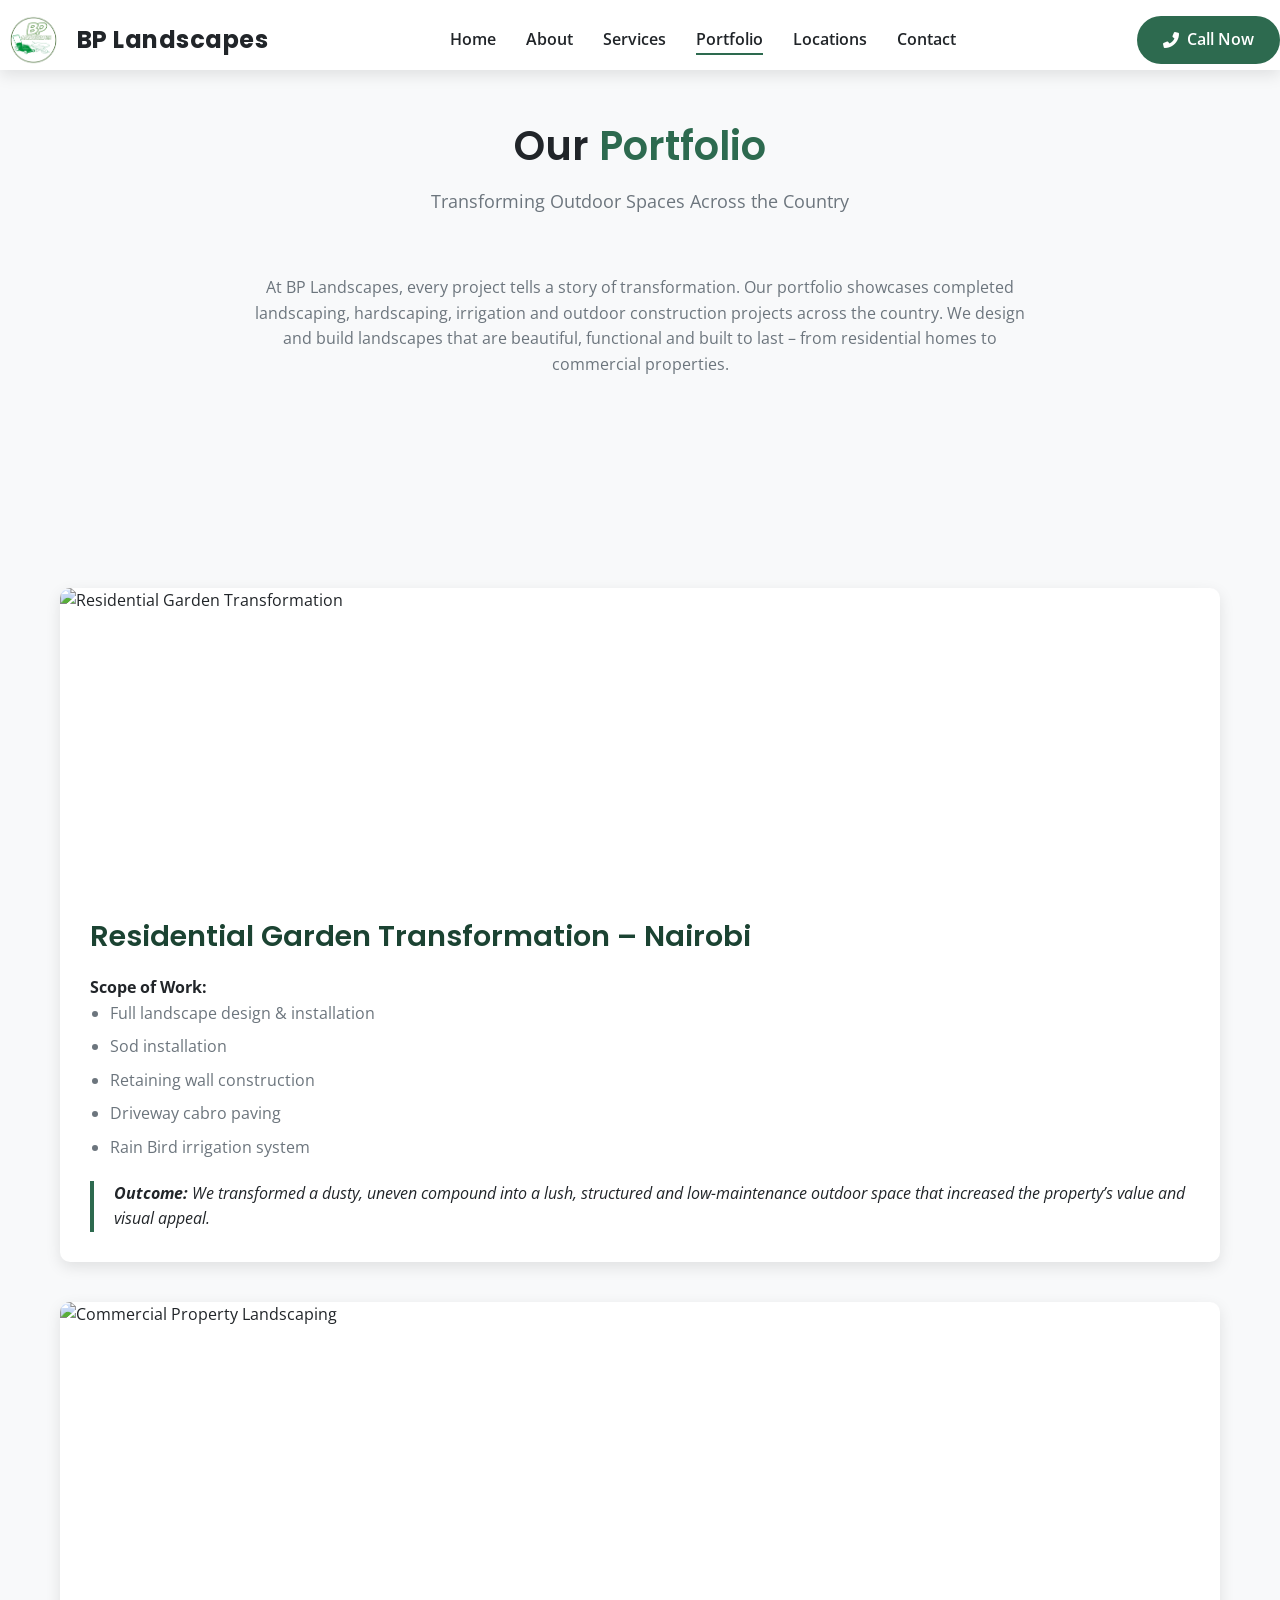
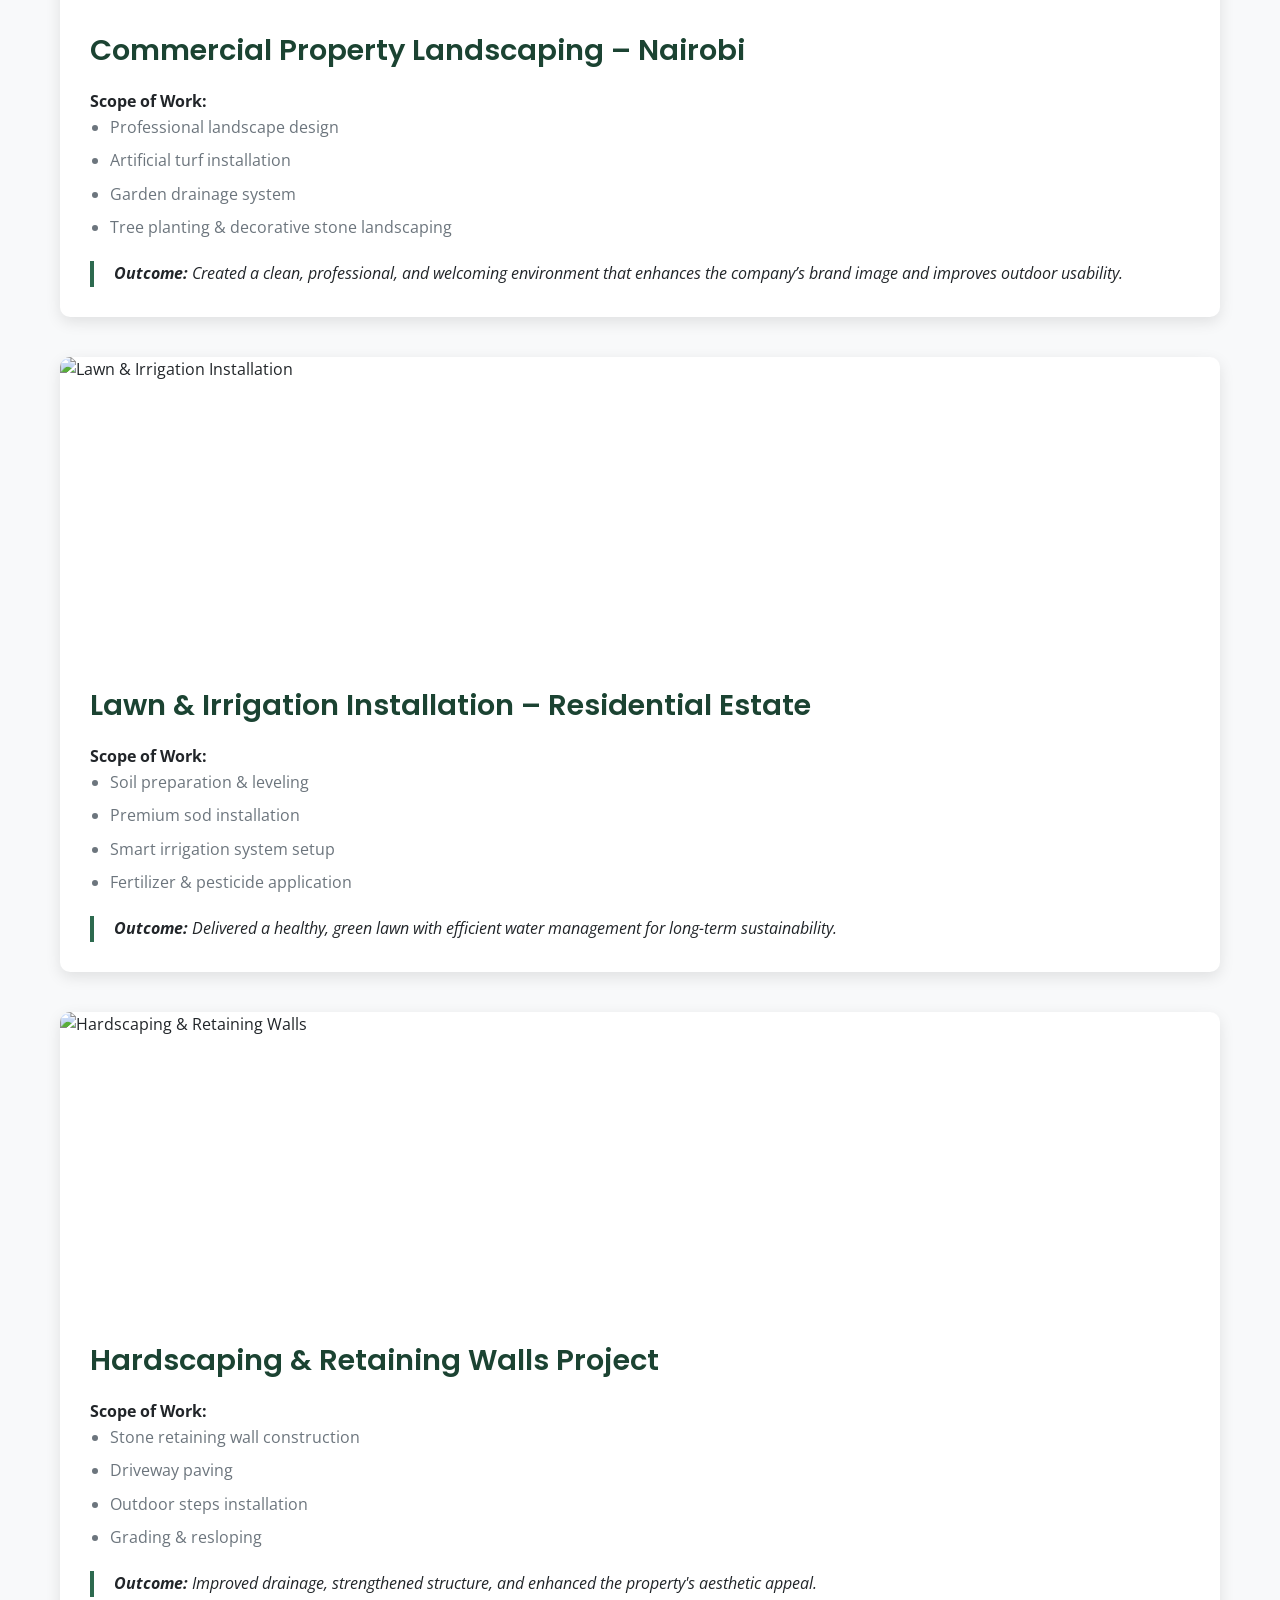
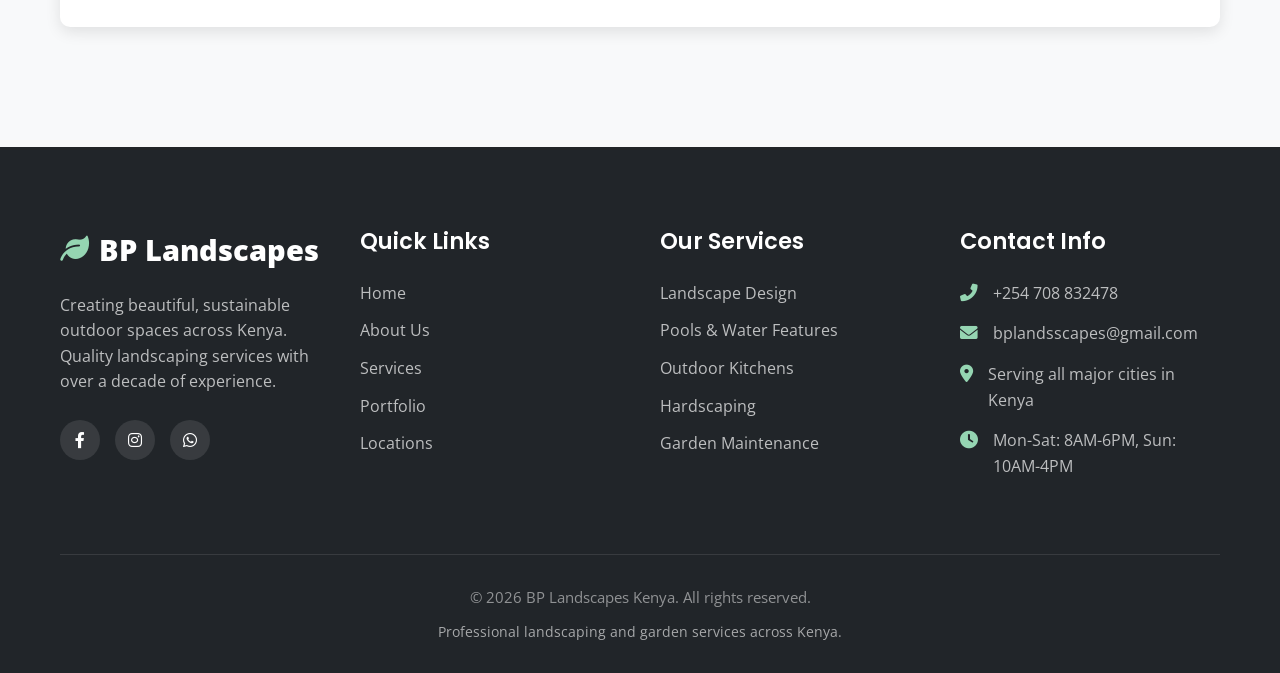
==== portfolio.html @ e036846e "Create portfolio.html" ====
<!DOCTYPE html>
<html lang="en">
<head>
    <meta charset="UTF-8">
    <meta name="viewport" content="width=device-width, initial-scale=1.0">
    <title>BP Landscapes | Portfolio</title>
    <link rel="stylesheet" href="style.css">
    <link rel="stylesheet" href="https://cdnjs.cloudflare.com/ajax/libs/font-awesome/6.0.0/css/all.min.css">
    <link rel="preconnect" href="https://fonts.googleapis.com">
    <link rel="preconnect" href="https://fonts.gstatic.com" crossorigin>
    <link href="https://fonts.googleapis.com/css2?family=Poppins:wght@300;400;500;600;700;800&family=Open+Sans:wght@300;400;500;600&display=swap" rel="stylesheet">
    <style>
        /* Override navbar for portfolio page – white background from start */
        nav {
            background-color: white !important;
            box-shadow: var(--shadow) !important;
        }
        nav .nav-link,
        nav .logo-text,
        nav .menu-toggle {
            color: var(--dark) !important;
        }
        nav .cta-nav {
            background-color: var(--primary);
            color: white !important;
        }
        nav .cta-nav:hover {
            background-color: var(--primary-dark);
        }
        /* Ensure mobile menu has white background */
        .nav-links {
            background-color: white;
        }
        /* Portfolio card styling */
        .portfolio-card {
            background: white;
            border-radius: var(--radius);
            overflow: hidden;
            box-shadow: var(--shadow);
            transition: var(--transition);
            margin-bottom: 40px;
        }
        .portfolio-card:hover {
            transform: translateY(-5px);
            box-shadow: var(--shadow-dark);
        }
        .portfolio-card img {
            width: 100%;
            height: 300px;
            object-fit: cover;
        }
        .portfolio-card-content {
            padding: 30px;
        }
        .portfolio-card h3 {
            font-size: 1.8rem;
            color: var(--primary-dark);
            margin-bottom: 20px;
        }
        .portfolio-card ul {
            list-style: disc;
            margin-left: 20px;
            margin-bottom: 20px;
            color: var(--gray);
        }
        .portfolio-card li {
            margin-bottom: 8px;
        }
        .portfolio-card .outcome {
            font-style: italic;
            color: var(--dark);
            border-left: 4px solid var(--primary);
            padding-left: 20px;
            margin-top: 20px;
        }
        @media (max-width: 768px) {
            .portfolio-card img {
                height: 200px;
            }
        }
    </style>
</head>
<body>
    <!-- Navigation -->
    <nav id="navbar">
        <div class="nav-container">
            <div class="logo">
                <img src="logo.png" alt="BP Landscapes" class="logo-img">
                <span class="logo-text">BP Landscapes</span>
            </div>
            <button class="menu-toggle" id="menuToggle" aria-label="Toggle navigation menu">
                <i class="fas fa-bars"></i>
            </button>
            <ul class="nav-links" id="navLinks">
                <li><a href="index.html#home" class="nav-link">Home</a></li>
                <li><a href="index.html#about" class="nav-link">About</a></li>
                <li><a href="index.html#services" class="nav-link">Services</a></li>
                <li><a href="portfolio.html" class="nav-link active">Portfolio</a></li>
                <li><a href="index.html#locations" class="nav-link">Locations</a></li>
                <li><a href="index.html#contact" class="nav-link">Contact</a></li>
            </ul>
            <a href="tel:+254708832478" class="cta-nav">
                <i class="fas fa-phone-alt"></i>
                <span>Call Now</span>
            </a>
        </div>
    </nav>

    <!-- Page Header -->
    <section class="section" style="padding-top: 120px;">
        <div class="container">
            <div class="section-header">
                <h2 class="section-title">Our <span class="highlight">Portfolio</span></h2>
                <p class="section-subtitle">Transforming Outdoor Spaces Across the Country</p>
            </div>
            <p style="text-align: center; max-width: 800px; margin: 0 auto 50px; color: var(--gray);">
                At BP Landscapes, every project tells a story of transformation. Our portfolio showcases completed landscaping, hardscaping, irrigation and outdoor construction projects across the country. We design and build landscapes that are beautiful, functional and built to last – from residential homes to commercial properties.
            </p>
        </div>
    </section>

    <!-- Portfolio Projects -->
    <section class="section">
        <div class="container">
            <!-- Project 1 -->
            <div class="portfolio-card">
                <img src="https://images.unsplash.com/photo-1585320806297-9794b3e4eeae?ixlib=rb-4.0.3&auto=format&fit=crop&w=1200&q=80" alt="Residential Garden Transformation">
                <div class="portfolio-card-content">
                    <h3>Residential Garden Transformation – Nairobi</h3>
                    <p><strong>Scope of Work:</strong></p>
                    <ul>
                        <li>Full landscape design & installation</li>
                        <li>Sod installation</li>
                        <li>Retaining wall construction</li>
                        <li>Driveway cabro paving</li>
                        <li>Rain Bird irrigation system</li>
                    </ul>
                    <div class="outcome">
                        <strong>Outcome:</strong> We transformed a dusty, uneven compound into a lush, structured and low-maintenance outdoor space that increased the property’s value and visual appeal.
                    </div>
                </div>
            </div>

            <!-- Project 2 -->
            <div class="portfolio-card">
                <img src="https://images.pexels.com/photos/7656745/pexels-photo-7656745.jpeg?auto=compress&cs=tinysrgb&w=1260&h=750&dpr=2" alt="Commercial Property Landscaping">
                <div class="portfolio-card-content">
                    <h3>Commercial Property Landscaping – Nairobi</h3>
                    <p><strong>Scope of Work:</strong></p>
                    <ul>
                        <li>Professional landscape design</li>
                        <li>Artificial turf installation</li>
                        <li>Garden drainage system</li>
                        <li>Tree planting & decorative stone landscaping</li>
                    </ul>
                    <div class="outcome">
                        <strong>Outcome:</strong> Created a clean, professional, and welcoming environment that enhances the company’s brand image and improves outdoor usability.
                    </div>
                </div>
            </div>

            <!-- Project 3 -->
            <div class="portfolio-card">
                <img src="https://images.pexels.com/photos/4207905/pexels-photo-4207905.jpeg?auto=compress&cs=tinysrgb&w=1260&h=750&dpr=2" alt="Lawn & Irrigation Installation">
                <div class="portfolio-card-content">
                    <h3>Lawn & Irrigation Installation – Residential Estate</h3>
                    <p><strong>Scope of Work:</strong></p>
                    <ul>
                        <li>Soil preparation & leveling</li>
                        <li>Premium sod installation</li>
                        <li>Smart irrigation system setup</li>
                        <li>Fertilizer & pesticide application</li>
                    </ul>
                    <div class="outcome">
                        <strong>Outcome:</strong> Delivered a healthy, green lawn with efficient water management for long-term sustainability.
                    </div>
                </div>
            </div>

            <!-- Project 4 -->
            <div class="portfolio-card">
                <img src="https://images.pexels.com/photos/6509133/pexels-photo-6509133.jpeg?auto=compress&cs=tinysrgb&w=1260&h=750&dpr=2" alt="Hardscaping & Retaining Walls">
                <div class="portfolio-card-content">
                    <h3>Hardscaping & Retaining Walls Project</h3>
                    <p><strong>Scope of Work:</strong></p>
                    <ul>
                        <li>Stone retaining wall construction</li>
                        <li>Driveway paving</li>
                        <li>Outdoor steps installation</li>
                        <li>Grading & resloping</li>
                    </ul>
                    <div class="outcome">
                        <strong>Outcome:</strong> Improved drainage, strengthened structure, and enhanced the property's aesthetic appeal.
                    </div>
                </div>
            </div>
        </div>
    </section>

    <!-- Footer -->
    <footer class="footer">
        <div class="container">
            <div class="footer-content">
                <div class="footer-column">
                    <div class="footer-logo">
                        <i class="fas fa-leaf"></i>
                        <span>BP <span class="logo-highlight">Landscapes</span></span>
                    </div>
                    <p>Creating beautiful, sustainable outdoor spaces across Kenya. Quality landscaping services with over a decade of experience.</p>
                    <div class="footer-social">
                        <a href="https://facebook.com" target="_blank" aria-label="Facebook"><i class="fab fa-facebook-f"></i></a>
                        <a href="https://instagram.com" target="_blank" aria-label="Instagram"><i class="fab fa-instagram"></i></a>
                        <a href="https://wa.me/254708832478" target="_blank" aria-label="WhatsApp"><i class="fab fa-whatsapp"></i></a>
                    </div>
                </div>
                <div class="footer-column">
                    <h3>Quick Links</h3>
                    <ul class="footer-links">
                        <li><a href="index.html#home">Home</a></li>
                        <li><a href="index.html#about">About Us</a></li>
                        <li><a href="index.html#services">Services</a></li>
                        <li><a href="portfolio.html">Portfolio</a></li>
                        <li><a href="index.html#locations">Locations</a></li>
                    </ul>
                </div>
                <div class="footer-column">
                    <h3>Our Services</h3>
                    <ul class="footer-links">
                        <li><a href="index.html#services">Landscape Design</a></li>
                        <li><a href="index.html#services">Pools & Water Features</a></li>
                        <li><a href="index.html#services">Outdoor Kitchens</a></li>
                        <li><a href="index.html#services">Hardscaping</a></li>
                        <li><a href="index.html#services">Garden Maintenance</a></li>
                    </ul>
                </div>
                <div class="footer-column">
                    <h3>Contact Info</h3>
                    <ul class="footer-contact">
                        <li><i class="fas fa-phone-alt"></i> <a href="tel:+254708832478">+254 708 832478</a></li>
                        <li><i class="fas fa-envelope"></i> <a href="mailto:bplandsscapes@gmail.com">bplandsscapes@gmail.com</a></li>
                        <li><i class="fas fa-map-marker-alt"></i> Serving all major cities in Kenya</li>
                        <li><i class="fas fa-clock"></i> Mon-Sat: 8AM-6PM, Sun: 10AM-4PM</li>
                    </ul>
                </div>
            </div>
            <div class="footer-bottom">
                <p>&copy; <span id="currentYear"></span> BP Landscapes Kenya. All rights reserved.</p>
                <p>Professional landscaping and garden services across Kenya.</p>
            </div>
        </div>
    </footer>

    <script>
        // Set current year
        document.getElementById('currentYear').textContent = new Date().getFullYear();

        // Mobile menu toggle
        const menuToggle = document.getElementById('menuToggle');
        const navLinks = document.getElementById('navLinks');
        menuToggle.addEventListener('click', () => {
            navLinks.classList.toggle('active');
            menuToggle.innerHTML = navLinks.classList.contains('active') ?
                '<i class="fas fa-times"></i>' :
                '<i class="fas fa-bars"></i>';
        });
        document.querySelectorAll('.nav-link').forEach(link => {
            link.addEventListener('click', () => {
                navLinks.classList.remove('active');
                menuToggle.innerHTML = '<i class="fas fa-bars"></i>';
            });
        });

        // No scroll-based navbar changes needed because we set it white permanently
    </script>
</body>
</html>
---- style.css ----
/* ===== CSS RESET & VARIABLES ===== */
:root {
    --primary: #2d6a4f;
    --primary-dark: #1b4332;
    --primary-light: #95d5b2;
    --secondary: #f5a623;
    --accent: #e76f51;
    --light: #f8f9fa;
    --dark: #212529;
    --gray: #6c757d;
    --gray-light: #e9ecef;
    --shadow: 0 5px 15px rgba(0, 0, 0, 0.1);
    --shadow-dark: 0 10px 30px rgba(0, 0, 0, 0.2);
    --radius: 10px;
    --transition: all 0.3s ease;
}

* {
    margin: 0;
    padding: 0;
    box-sizing: border-box;
}

html {
    scroll-behavior: smooth;
}

body {
    font-family: 'Open Sans', sans-serif;
    color: var(--dark);
    background-color: var(--light);
    line-height: 1.6;
    overflow-x: hidden;
}

h1, h2, h3, h4, h5, h6 {
    font-family: 'Poppins', sans-serif;
    font-weight: 600;
    line-height: 1.3;
}

a {
    text-decoration: none;
    color: inherit;
}

ul {
    list-style: none;
}

img {
    max-width: 100%;
    height: auto;
    display: block;
}

.container {
    width: 100%;
    max-width: 1200px;
    margin: 0 auto;
    padding: 0 20px;
}

.section {
    padding: 80px 0;
}

.section-header {
    text-align: center;
    margin-bottom: 60px;
}

.section-title {
    font-size: 2.5rem;
    margin-bottom: 15px;
    color: var(--dark);
}

.section-title .highlight {
    color: var(--primary);
}

.section-subtitle {
    font-size: 1.1rem;
    color: var(--gray);
    max-width: 600px;
    margin: 0 auto;
}

.btn-primary, .btn-secondary {
    display: inline-flex;
    align-items: center;
    justify-content: center;
    padding: 14px 28px;
    border-radius: 50px;
    font-weight: 600;
    font-size: 1rem;
    cursor: pointer;
    transition: var(--transition);
    border: none;
    gap: 8px;
}

.btn-primary {
    background-color: var(--primary);
    color: white;
}

.btn-primary:hover {
    background-color: var(--primary-dark);
    transform: translateY(-3px);
    box-shadow: var(--shadow-dark);
}

.btn-secondary {
    background-color: transparent;
    color: white;
    border: 2px solid white;
}

.btn-secondary:hover {
    background-color: white;
    color: var(--primary);
    transform: translateY(-3px);
}

.highlight {
    color: var(--primary);
}

/* ===== PRELOADER ===== */
.preloader {
    position: fixed;
    top: 0;
    left: 0;
    width: 100%;
    height: 100%;
    background-color: white;
    display: flex;
    align-items: center;
    justify-content: center;
    z-index: 9999;
}

.preloader img {
    max-width: 200px;
    animation: pulse 1.5s infinite;
}

/* ===== WHATSAPP FLOAT BUTTON ===== */
.whatsapp-float {
    position: fixed;
    bottom: 30px;
    right: 30px;
    width: 60px;
    height: 60px;
    background-color: #25d366;
    color: white;
    border-radius: 50%;
    display: flex;
    align-items: center;
    justify-content: center;
    font-size: 28px;
    z-index: 1000;
    box-shadow: var(--shadow-dark);
    transition: var(--transition);
    animation: pulse 2s infinite;
}

.whatsapp-float:hover {
    background-color: #128c7e;
    transform: scale(1.1);
}

@keyframes pulse {
    0% { box-shadow: 0 0 0 0 rgba(37, 211, 102, 0.7); }
    70% { box-shadow: 0 0 0 15px rgba(37, 211, 102, 0); }
    100% { box-shadow: 0 0 0 0 rgba(37, 211, 102, 0); }
}

/* ===== BACK TO TOP BUTTON ===== */
.back-to-top {
    position: fixed;
    bottom: 100px;
    right: 30px;
    width: 50px;
    height: 50px;
    background-color: var(--primary);
    color: white;
    border: none;
    border-radius: 50%;
    display: flex;
    align-items: center;
    justify-content: center;
    font-size: 20px;
    z-index: 999;
    opacity: 0;
    visibility: hidden;
    transition: var(--transition);
    cursor: pointer;
    box-shadow: var(--shadow);
}

.back-to-top.visible {
    opacity: 1;
    visibility: visible;
}

.back-to-top:hover {
    background-color: var(--primary-dark);
    transform: translateY(-5px);
}

/* ===== NAVIGATION ===== */
nav {
    position: fixed;
    top: 0;
    left: 0;
    width: 100%;
    background-color: transparent; /* Transparent by default */
    box-shadow: none;
    z-index: 1000;
    transition: var(--transition);
    height: 70px;
}

nav.scrolled {
    background-color: white;
    box-shadow: var(--shadow);
}

.nav-container {
    display: flex;
    justify-content: space-between;
    align-items: center;
    padding: 15px 0;
    transition: var(--transition);
}

nav.scrolled .nav-container {
    padding: 10px 0;
}

.logo {
    display: flex;
    align-items: center;
    gap: 10px;
}

.logo-img {
    height: 50px; /* Adjust based on your logo */
    width: auto;
}

.menu-toggle {
    display: none;
    background: none;
    border: none;
    font-size: 1.5rem;
    color: white; /* White on transparent nav */
    cursor: pointer;
    padding: 5px;
}

nav.scrolled .menu-toggle {
    color: var(--dark); /* Dark on scrolled */
}

.nav-links {
    display: flex;
    gap: 30px;
}

.nav-link {
    font-weight: 600;
    color: white; /* White on transparent nav */
    position: relative;
    padding: 5px 0;
    transition: var(--transition);
}

nav.scrolled .nav-link {
    color: var(--dark); /* Dark on scrolled */
}

.nav-link::after {
    content: '';
    position: absolute;
    bottom: 0;
    left: 0;
    width: 0;
    height: 2px;
    background-color: var(--primary);
    transition: var(--transition);
}

.nav-link:hover::after,
.nav-link.active::after {
    width: 100%;
}

.nav-link:hover,
.nav-link.active {
    color: var(--primary);
}

.cta-nav {
    background-color: var(--primary);
    color: white;
    padding: 10px 25px;
    border-radius: 50px;
    font-weight: 600;
    display: flex;
    align-items: center;
    gap: 8px;
    transition: var(--transition);
    border: 1px solid transparent;
}

nav.scrolled .cta-nav {
    background-color: var(--primary);
    color: white;
}

.cta-nav:hover {
    background-color: var(--primary-dark);
    transform: translateY(-3px);
    box-shadow: var(--shadow);
}

/* ===== HERO SECTION ===== */
.hero {
    position: relative;
    height: 100vh;
    min-height: 700px;
    overflow: hidden;
    margin-top: 0;
}

.hero-slider {
    position: absolute;
    top: 0;
    left: 0;
    width: 100%;
    height: 100%;
}

.slide {
    position: absolute;
    top: 0;
    left: 0;
    width: 100%;
    height: 100%;
    background-size: cover;
    background-position: center;
    opacity: 0;
    transition: opacity 1s ease;
}

.slide.active {
    opacity: 1;
}

.hero-overlay {
    position: absolute;
    top: 0;
    left: 0;
    width: 100%;
    height: 100%;
    background-color: rgba(0, 0, 0, 0.6);
    display: flex;
    flex-direction: column;
    align-items: center;
    justify-content: center;
    text-align: center;
    color: white;
    padding: 0 20px;
    z-index: 1;
}

.hero-title {
    font-size: 3.5rem;
    margin-bottom: 20px;
    color: white;
}

.hero-subtitle {
    font-size: 1.2rem;
    max-width: 700px;
    margin-bottom: 40px;
    color: rgba(255, 255, 255, 0.9);
}

.hero-btns {
    display: flex;
    gap: 20px;
    flex-wrap: wrap;
    justify-content: center;
}

.slider-controls {
    position: absolute;
    bottom: 40px;
    left: 0;
    width: 100%;
    display: flex;
    justify-content: center;
    align-items: center;
    gap: 20px;
    z-index: 2;
}

.slider-btn {
    background: rgba(255, 255, 255, 0.2);
    color: white;
    border: none;
    width: 50px;
    height: 50px;
    border-radius: 50%;
    display: flex;
    align-items: center;
    justify-content: center;
    font-size: 1.2rem;
    cursor: pointer;
    transition: var(--transition);
}

.slider-btn:hover {
    background: rgba(255, 255, 255, 0.3);
    transform: scale(1.1);
}

.slider-dots {
    display: flex;
    gap: 10px;
}

.dot {
    width: 12px;
    height: 12px;
    border-radius: 50%;
    background-color: rgba(255, 255, 255, 0.5);
    cursor: pointer;
    transition: var(--transition);
}

.dot.active {
    background-color: white;
    transform: scale(1.2);
}

/* ===== ABOUT SECTION ===== */
.about-content {
    display: grid;
    grid-template-columns: repeat(2, 1fr);
    gap: 60px;
    align-items: center;
}

.about-image {
    border-radius: var(--radius);
    overflow: hidden;
    box-shadow: var(--shadow);
}

.about-image img {
    width: 100%;
    height: auto;
    transition: var(--transition);
}

.about-image:hover img {
    transform: scale(1.05);
}

.about-text h3 {
    font-size: 2rem;
    margin-bottom: 20px;
    color: var(--dark);
}

.about-text p {
    margin-bottom: 30px;
    font-size: 1.1rem;
    color: var(--gray);
}

.about-features {
    display: grid;
    grid-template-columns: repeat(2, 1fr);
    gap: 25px;
}

.feature {
    padding: 20px;
    background-color: white;
    border-radius: var(--radius);
    box-shadow: var(--shadow);
    transition: var(--transition);
}

.feature:hover {
    transform: translateY(-5px);
    box-shadow: var(--shadow-dark);
}

.feature i {
    font-size: 2rem;
    color: var(--primary);
    margin-bottom: 15px;
}

.feature h4 {
    font-size: 1.2rem;
    margin-bottom: 10px;
    color: var(--dark);
}

.feature p {
    font-size: 0.95rem;
    color: var(--gray);
    margin: 0;
}

/* ... (keep all existing CSS up to the SERVICES SECTION comment) ... */

/* ===== SERVICES SECTION – MODERN CAROUSEL ===== */
.services-section {
    background-color: var(--light);
    position: relative;
    overflow: hidden;
}

.carousel-controls {
    display: flex;
    justify-content: flex-end;
    gap: 15px;
    margin-bottom: 30px;
}

.carousel-btn {
    width: 50px;
    height: 50px;
    border-radius: 50%;
    background-color: var(--primary);
    color: white;
    border: none;
    font-size: 1.2rem;
    cursor: pointer;
    transition: var(--transition);
    display: flex;
    align-items: center;
    justify-content: center;
    box-shadow: var(--shadow);
}

.carousel-btn:hover {
    background-color: var(--primary-dark);
    transform: scale(1.05);
}

.carousel-btn:disabled {
    opacity: 0.5;
    cursor: not-allowed;
}

.services-carousel {
    display: flex;
    gap: 30px;
    overflow-x: auto;
    scroll-snap-type: x mandatory;
    padding-bottom: 20px;
    margin-bottom: -20px; /* hide scrollbar on some browsers? we'll style it */
    scrollbar-width: thin;
    scrollbar-color: var(--primary) var(--gray-light);
}

.services-carousel::-webkit-scrollbar {
    height: 8px;
}

.services-carousel::-webkit-scrollbar-track {
    background: var(--gray-light);
    border-radius: 10px;
}

.services-carousel::-webkit-scrollbar-thumb {
    background: var(--primary);
    border-radius: 10px;
}

.service-card {
    flex: 0 0 300px;
    scroll-snap-align: start;
    border-radius: var(--radius);
    overflow: hidden;
    box-shadow: var(--shadow);
    transition: var(--transition);
    position: relative;
}

.service-card:hover {
    transform: translateY(-5px);
    box-shadow: var(--shadow-dark);
}

.service-image {
    height: 400px;
    background-size: cover;
    background-position: center;
    position: relative;
}

.service-overlay {
    position: absolute;
    top: 0;
    left: 0;
    width: 100%;
    height: 100%;
    background: linear-gradient(to top, rgba(0,0,0,0.8) 0%, rgba(0,0,0,0.3) 50%);
    color: white;
    padding: 30px 20px;
    display: flex;
    flex-direction: column;
    justify-content: flex-end;
    transition: var(--transition);
}

.service-overlay h3 {
    font-size: 1.8rem;
    margin-bottom: 10px;
    color: white;
}

.service-overlay p {
    font-size: 1rem;
    margin-bottom: 20px;
    opacity: 0.9;
}

.service-learn-more {
    background: none;
    border: none;
    color: var(--primary-light);
    font-weight: 600;
    font-size: 1rem;
    display: inline-flex;
    align-items: center;
    gap: 8px;
    cursor: pointer;
    padding: 8px 0;
    transition: var(--transition);
    width: fit-content;
}

.service-learn-more:hover {
    color: white;
    gap: 12px;
}

/* ===== MODAL ===== */
.modal {
    display: none;
    position: fixed;
    z-index: 2000;
    left: 0;
    top: 0;
    width: 100%;
    height: 100%;
    overflow: auto;
    background-color: rgba(0,0,0,0.7);
}

.modal-content {
    background-color: white;
    margin: 10% auto;
    padding: 40px;
    border-radius: var(--radius);
    max-width: 600px;
    width: 90%;
    position: relative;
    animation: slideDown 0.3s ease;
}

@keyframes slideDown {
    from { transform: translateY(-50px); opacity: 0; }
    to { transform: translateY(0); opacity: 1; }
}

.modal-close {
    position: absolute;
    top: 15px;
    right: 25px;
    font-size: 2rem;
    font-weight: bold;
    cursor: pointer;
    color: var(--gray);
    transition: var(--transition);
}

.modal-close:hover {
    color: var(--primary);
}

.modal-content h2 {
    font-size: 2rem;
    margin-bottom: 20px;
    color: var(--primary-dark);
}

.modal-content p {
    color: var(--dark);
    margin-bottom: 25px;
    line-height: 1.7;
}

#modalFeatures {
    list-style: none;
    margin-bottom: 30px;
}

#modalFeatures li {
    margin-bottom: 10px;
    display: flex;
    align-items: center;
    gap: 10px;
}

#modalFeatures i {
    color: var(--primary);
    font-size: 1.2rem;
}

.modal-contact {
    display: inline-block;
}

/* Responsive adjustments for carousel */
@media (max-width: 768px) {
    .carousel-controls {
        justify-content: center;
    }
    .service-card {
        flex: 0 0 280px;
    }
    .service-image {
        height: 350px;
    }
}

/* ... (keep all the remaining existing CSS) ... */
/* ===== PROJECTS SECTION ===== */
.projects-grid {
    display: grid;
    grid-template-columns: repeat(auto-fill, minmax(350px, 1fr));
    gap: 30px;
}

.project-card {
    border-radius: var(--radius);
    overflow: hidden;
    box-shadow: var(--shadow);
    transition: var(--transition);
}

.project-card:hover {
    transform: translateY(-10px);
    box-shadow: var(--shadow-dark);
}

.project-image {
    position: relative;
    height: 300px;
    overflow: hidden;
}

.project-image img {
    width: 100%;
    height: 100%;
    object-fit: cover;
    transition: var(--transition);
}

.project-card:hover .project-image img {
    transform: scale(1.05);
}

.project-overlay {
    position: absolute;
    bottom: 0;
    left: 0;
    width: 100%;
    padding: 25px;
    background: linear-gradient(to top, rgba(0, 0, 0, 0.8), transparent);
    color: white;
    transform: translateY(20px);
    opacity: 0;
    transition: var(--transition);
}

.project-card:hover .project-overlay {
    transform: translateY(0);
    opacity: 1;
}

.project-overlay h4 {
    font-size: 1.4rem;
    margin-bottom: 8px;
}

.project-overlay p {
    font-size: 0.95rem;
    opacity: 0.9;
}

/* ===== LOCATIONS SECTION ===== */
.locations-section {
    background-color: var(--light);
}

.locations-grid {
    display: grid;
    grid-template-columns: repeat(auto-fill, minmax(220px, 1fr));
    gap: 25px;
    margin-bottom: 40px;
}

.location-card {
    background-color: white;
    padding: 35px 25px;
    border-radius: var(--radius);
    box-shadow: var(--shadow);
    text-align: center;
    transition: var(--transition);
}

.location-card:hover {
    transform: translateY(-10px);
    box-shadow: var(--shadow-dark);
}

.location-icon {
    width: 70px;
    height: 70px;
    background-color: var(--primary-light);
    border-radius: 50%;
    display: flex;
    align-items: center;
    justify-content: center;
    margin: 0 auto 20px;
    color: var(--primary);
    font-size: 1.8rem;
}

.location-card h3 {
    font-size: 1.4rem;
    margin-bottom: 15px;
    color: var(--dark);
}

.location-card p {
    color: var(--gray);
    font-size: 0.95rem;
}

.locations-cta {
    text-align: center;
    font-size: 1.1rem;
    color: var(--dark);
    padding: 20px;
}

/* ===== CONTACT SECTION ===== */
.contact-content {
    display: grid;
    grid-template-columns: repeat(2, 1fr);
    gap: 60px;
}

.contact-info h3,
.contact-form h3 {
    font-size: 1.8rem;
    margin-bottom: 30px;
    color: var(--dark);
}

.contact-details {
    margin-bottom: 40px;
}

.contact-item {
    display: flex;
    align-items: flex-start;
    gap: 20px;
    margin-bottom: 25px;
}

.contact-item i {
    font-size: 1.3rem;
    color: var(--primary);
    margin-top: 5px;
}

.contact-item h4 {
    font-size: 1.1rem;
    margin-bottom: 5px;
    color: var(--dark);
}

.contact-item a,
.contact-item p {
    color: var(--gray);
    transition: var(--transition);
}

.contact-item a:hover {
    color: var(--primary);
}

.contact-social h4 {
    font-size: 1.2rem;
    margin-bottom: 15px;
    color: var(--dark);
}

.social-icons {
    display: flex;
    gap: 15px;
}

.social-icons a {
    width: 45px;
    height: 45px;
    background-color: var(--gray-light);
    border-radius: 50%;
    display: flex;
    align-items: center;
    justify-content: center;
    color: var(--dark);
    font-size: 1.1rem;
    transition: var(--transition);
}

.social-icons a:hover {
    background-color: var(--primary);
    color: white;
    transform: translateY(-5px);
}

.form-group {
    margin-bottom: 25px;
}

.form-group input,
.form-group select,
.form-group textarea {
    width: 100%;
    padding: 15px 20px;
    border: 1px solid var(--gray-light);
    border-radius: var(--radius);
    font-family: 'Open Sans', sans-serif;
    font-size: 1rem;
    color: var(--dark);
    background-color: white;
    transition: var(--transition);
}

.form-group input:focus,
.form-group select:focus,
.form-group textarea:focus {
    outline: none;
    border-color: var(--primary);
    box-shadow: 0 0 0 3px rgba(45, 106, 79, 0.1);
}

.form-group textarea {
    resize: vertical;
    min-height: 120px;
}

/* ===== FOOTER ===== */
.footer {
    background-color: var(--dark);
    color: white;
    padding: 80px 0 30px;
}

.footer-content {
    display: grid;
    grid-template-columns: repeat(4, 1fr);
    gap: 40px;
    margin-bottom: 60px;
}

.footer-column h3 {
    font-size: 1.4rem;
    margin-bottom: 25px;
    color: white;
}

.footer-logo {
    display: flex;
    align-items: center;
    gap: 10px;
    font-size: 1.8rem;
    font-weight: 800;
    margin-bottom: 20px;
    color: white;
}

.footer-logo i {
    color: var(--primary-light);
}

.footer-column p {
    color: rgba(255, 255, 255, 0.7);
    margin-bottom: 25px;
}

.footer-social {
    display: flex;
    gap: 15px;
}

.footer-social a {
    width: 40px;
    height: 40px;
    background-color: rgba(255, 255, 255, 0.1);
    border-radius: 50%;
    display: flex;
    align-items: center;
    justify-content: center;
    color: white;
    font-size: 1rem;
    transition: var(--transition);
}

.footer-social a:hover {
    background-color: var(--primary);
    transform: translateY(-3px);
}

.footer-links li {
    margin-bottom: 12px;
}

.footer-links a {
    color: rgba(255, 255, 255, 0.7);
    transition: var(--transition);
    display: inline-block;
}

.footer-links a:hover {
    color: var(--primary-light);
    transform: translateX(5px);
}

.footer-contact li {
    display: flex;
    align-items: flex-start;
    gap: 15px;
    margin-bottom: 15px;
    color: rgba(255, 255, 255, 0.7);
}

.footer-contact i {
    color: var(--primary-light);
    font-size: 1.1rem;
    margin-top: 3px;
}

.footer-contact a {
    color: rgba(255, 255, 255, 0.7);
    transition: var(--transition);
}

.footer-contact a:hover {
    color: var(--primary-light);
}

.footer-bottom {
    padding-top: 30px;
    border-top: 1px solid rgba(255, 255, 255, 0.1);
    text-align: center;
    color: rgba(255, 255, 255, 0.5);
    font-size: 0.95rem;
}

.footer-bottom p:first-child {
    margin-bottom: 10px;
}

/* ===== ANIMATIONS ===== */
@keyframes fadeIn {
    from { opacity: 0; transform: translateY(20px); }
    to { opacity: 1; transform: translateY(0); }
}

@keyframes slideInLeft {
    from { opacity: 0; transform: translateX(-30px); }
    to { opacity: 1; transform: translateX(0); }
}

@keyframes slideInRight {
    from { opacity: 0; transform: translateX(30px); }
    to { opacity: 1; transform: translateX(0); }
}

/* ===== RESPONSIVE DESIGN ===== */
@media (max-width: 1200px) {
    .hero-title {
        font-size: 3rem;
    }
}

@media (max-width: 992px) {
    .section {
        padding: 70px 0;
    }
    
    .section-title {
        font-size: 2.2rem;
    }
    
    .about-content,
    .contact-content {
        grid-template-columns: 1fr;
        gap: 50px;
    }
    
    .about-features {
        grid-template-columns: 1fr;
    }
    
    .footer-content {
        grid-template-columns: repeat(2, 1fr);
    }
    
    .projects-grid {
        grid-template-columns: repeat(auto-fill, minmax(300px, 1fr));
    }
}

@media (max-width: 768px) {
    .menu-toggle {
        display: block;
    }
    
    .nav-links {
        position: fixed;
        top: 70px;
        left: 0;
        width: 280px;
        height: calc(100vh - 70px);
        background-color: white;
        flex-direction: column;
        align-items: flex-start;
        padding: 30px 25px;
        box-shadow: 5px 0 15px rgba(0, 0, 0, 0.1);
        transform: translateX(-100%);
        transition: transform 0.3s ease;
        z-index: 999;
    }
    
    .nav-links.active {
        transform: translateX(0);
    }
    
    .nav-links li {
        width: 100%;
        margin-bottom: 5px;
    }
    
    .nav-link {
        display: block;
        padding: 12px 15px;
        border-radius: 8px;
        font-size: 1rem;
        width: 100%;
        color: var(--dark); /* Always dark on mobile menu */
        transition: all 0.2s ease;
    }
    
    .nav-link:hover,
    .nav-link.active {
        background-color: var(--primary-light);
        color: var(--primary-dark);
    }
    
    .nav-link::after {
        display: none;
    }
    
    .hero-title {
        font-size: 2.5rem;
    }
    
    .hero-subtitle {
        font-size: 1.1rem;
    }
    
    .hero-btns {
        flex-direction: column;
        align-items: center;
    }
    
    .services-grid {
        grid-template-columns: 1fr;
    }
    
    .locations-grid {
        grid-template-columns: repeat(2, 1fr);
    }
    
    .footer-content {
        grid-template-columns: 1fr;
    }
    
    .whatsapp-float {
        width: 55px;
        height: 55px;
        font-size: 24px;
        bottom: 20px;
        right: 20px;
    }
    
    .back-to-top {
        width: 45px;
        height: 45px;
        bottom: 85px;
        right: 20px;
    }
    
    /* Mobile call button - shaking phone icon */
    .cta-nav {
        padding: 8px;
        width: 40px;
        height: 40px;
        border-radius: 50%;
        justify-content: center;
        animation: shakePhone 2s infinite;
        margin-right: 10px;
    }
    
    .cta-nav i {
        margin: 0;
    }
    
    .cta-nav span {
        display: none;
    }
    
    @keyframes shakePhone {
        0%, 100% { transform: rotate(0deg); }
        2%, 18% { transform: rotate(0deg); }
        4%, 16% { transform: rotate(-5deg); }
        6%, 14% { transform: rotate(5deg); }
        8%, 12% { transform: rotate(-3deg); }
        10% { transform: rotate(3deg); }
    }
}

@media (max-width: 576px) {
    .section {
        padding: 60px 0;
    }
    
    .section-title {
        font-size: 1.8rem;
    }
    
    .hero-title {
        font-size: 2rem;
    }
    
    .locations-grid {
        grid-template-columns: 1fr;
    }
    
    .projects-grid {
        grid-template-columns: 1fr;
    }
    
    .slider-controls {
        bottom: 20px;
    }
}

/* Footer credit line */
.footer-bottom p:last-child {
    margin-top: 10px;
    font-size: 0.9rem;
    color: rgba(255, 255, 255, 0.6);
}

.footer-bottom a {
    color: var(--primary-light);
    text-decoration: none;
    transition: var(--transition);
}

.footer-bottom a:hover {
    color: white;
    text-decoration: underline;
}

/* ===== NEW SECTION STYLES (inspired by reference) ===== */

/* Turnkey Solutions */
.turnkey-section {
    background-color: white;
}

.turnkey-grid {
    display: grid;
    grid-template-columns: repeat(3, 1fr);
    gap: 30px;
    margin-top: 40px;
}

.turnkey-card {
    text-align: center;
    padding: 40px 30px;
    background: var(--light);
    border-radius: var(--radius);
    box-shadow: var(--shadow);
    transition: var(--transition);
}

.turnkey-card:hover {
    transform: translateY(-10px);
    box-shadow: var(--shadow-dark);
}

.turnkey-icon {
    width: 80px;
    height: 80px;
    background-color: var(--primary-light);
    border-radius: 50%;
    display: flex;
    align-items: center;
    justify-content: center;
    margin: 0 auto 25px;
    color: var(--primary);
    font-size: 2.2rem;
}

.turnkey-card h3 {
    font-size: 1.8rem;
    margin-bottom: 15px;
}

/* Full Services Grid */
.services-grid-full {
    display: grid;
    grid-template-columns: repeat(auto-fill, minmax(150px, 1fr));
    gap: 20px;
    margin-top: 40px;
}

.service-item {
    background: white;
    border-radius: var(--radius);
    padding: 25px 15px;
    text-align: center;
    box-shadow: var(--shadow);
    transition: var(--transition);
    cursor: pointer;
}

.service-item:hover {
    transform: translateY(-5px);
    box-shadow: var(--shadow-dark);
    background-color: var(--primary-light);
}

.service-item i {
    font-size: 2.5rem;
    color: var(--primary);
    margin-bottom: 10px;
    display: block;
}

.service-item span {
    font-weight: 600;
    color: var(--dark);
}

/* Approach Section */
.approach-section {
    background-color: var(--light);
}

.approach-grid {
    display: grid;
    grid-template-columns: repeat(auto-fit, minmax(220px, 1fr));
    gap: 30px;
    margin-top: 40px;
}

.approach-card {
    background: white;
    padding: 30px;
    border-radius: var(--radius);
    box-shadow: var(--shadow);
    position: relative;
    transition: var(--transition);
}

.approach-card:hover {
    transform: translateY(-5px);
    box-shadow: var(--shadow-dark);
}

.approach-number {
    font-size: 3rem;
    font-weight: 800;
    color: rgba(45, 106, 79, 0.1);
    position: absolute;
    top: 10px;
    right: 20px;
}

.approach-card h3 {
    font-size: 1.4rem;
    margin-bottom: 15px;
    position: relative;
    z-index: 1;
}

.approach-card p {
    color: var(--gray);
    position: relative;
    z-index: 1;
}

/* Portfolio Section */
.portfolio-section {
    background-color: white;
}

.portfolio-grid {
    display: grid;
    grid-template-columns: repeat(4, 1fr);
    gap: 20px;
    margin-top: 40px;
}

.portfolio-item {
    position: relative;
    border-radius: var(--radius);
    overflow: hidden;
    aspect-ratio: 1 / 1;
}

.portfolio-item img {
    width: 100%;
    height: 100%;
    object-fit: cover;
    transition: var(--transition);
}

.portfolio-item:hover img {
    transform: scale(1.05);
}

.portfolio-overlay {
    position: absolute;
    bottom: 0;
    left: 0;
    width: 100%;
    padding: 15px;
    background: linear-gradient(to top, rgba(0,0,0,0.8), transparent);
    color: white;
    font-weight: 600;
    font-size: 1.2rem;
}

.portfolio-cta {
    text-align: center;
    margin-top: 40px;
}

/* Locations Full List */
.locations-grid-full {
    display: flex;
    flex-wrap: wrap;
    justify-content: center;
    gap: 15px;
    margin: 40px 0;
}

.locations-grid-full span {
    background: white;
    padding: 10px 20px;
    border-radius: 30px;
    box-shadow: var(--shadow);
    font-weight: 500;
    transition: var(--transition);
}

.locations-grid-full span:hover {
    background: var(--primary);
    color: white;
    transform: translateY(-3px);
}

/* Awards */
.awards-section {
    background-color: var(--light);
}

.awards-grid {
    display: grid;
    grid-template-columns: repeat(3, 1fr);
    gap: 30px;
    margin-top: 40px;
}

.award-card {
    background: white;
    padding: 30px;
    border-radius: var(--radius);
    text-align: center;
    box-shadow: var(--shadow);
}

.award-card i {
    font-size: 3rem;
    color: var(--primary);
    margin-bottom: 20px;
}

.award-card h3 {
    font-size: 1.3rem;
    margin-bottom: 10px;
}

/* Testimonials Swiper */
.testimonials-section {
    background-color: white;
}

.testimonialSwiper {
    padding: 40px 0 60px;
}

.testimonial-card {
    background: var(--light);
    border-radius: var(--radius);
    padding: 40px;
    text-align: center;
    box-shadow: var(--shadow);
    margin: 20px 0;
}

.testimonial-card p {
    font-style: italic;
    font-size: 1.1rem;
    margin-bottom: 20px;
}

.testimonial-card h4 {
    font-size: 1.2rem;
    margin-bottom: 5px;
}

.testimonial-card span {
    color: var(--gray);
}

.swiper-button-prev, .swiper-button-next {
    color: var(--primary);
}

.swiper-pagination-bullet-active {
    background: var(--primary);
}

/* Blog Section */
.blog-section {
    background-color: var(--light);
}

.blog-grid {
    display: grid;
    grid-template-columns: repeat(3, 1fr);
    gap: 30px;
    margin-top: 40px;
}

.blog-card {
    background: white;
    border-radius: var(--radius);
    overflow: hidden;
    box-shadow: var(--shadow);
    transition: var(--transition);
}

.blog-card:hover {
    transform: translateY(-5px);
    box-shadow: var(--shadow-dark);
}

.blog-card img {
    width: 100%;
    height: 200px;
    object-fit: cover;
}

.blog-content {
    padding: 20px;
}

.blog-content h3 {
    font-size: 1.2rem;
    margin-bottom: 10px;
}

.blog-content a {
    color: var(--primary);
    font-weight: 600;
    display: inline-flex;
    align-items: center;
    gap: 5px;
}

.blog-cta {
    text-align: center;
    margin-top: 40px;
}

/* Partners */
.partners-section {
    background-color: white;
}

.partners-grid {
    display: flex;
    flex-wrap: wrap;
    justify-content: center;
    align-items: center;
    gap: 40px;
}

.partners-grid img {
    max-width: 150px;
    filter: grayscale(1);
    opacity: 0.7;
    transition: var(--transition);
}

.partners-grid img:hover {
    filter: grayscale(0);
    opacity: 1;
}

/* ===== VERTICAL SERVICES CAROUSEL ===== */
.services-carousel.vertical {
    display: flex;
    flex-direction: column;
    gap: 30px;
    max-height: 600px;
    overflow-y: auto;
    padding-right: 10px;
    scrollbar-width: thin;
    scrollbar-color: var(--primary) var(--gray-light);
}

.services-carousel.vertical::-webkit-scrollbar {
    width: 8px;
}

.services-carousel.vertical::-webkit-scrollbar-track {
    background: var(--gray-light);
    border-radius: 10px;
}

.services-carousel.vertical::-webkit-scrollbar-thumb {
    background: var(--primary);
    border-radius: 10px;
}

.services-carousel.vertical .service-card {
    flex: 0 0 auto;
    width: 100%;
    max-width: 400px;
    margin: 0 auto;
}

.carousel-controls.vertical {
    display: flex;
    justify-content: center;
    gap: 15px;
    margin-bottom: 20px;
}

.carousel-controls.vertical .carousel-btn {
    width: 50px;
    height: 50px;
    border-radius: 50%;
    background-color: var(--primary);
    color: white;
    border: none;
    font-size: 1.2rem;
    cursor: pointer;
    transition: var(--transition);
    display: flex;
    align-items: center;
    justify-content: center;
    box-shadow: var(--shadow);
}

.carousel-controls.vertical .carousel-btn:hover {
    background-color: var(--primary-dark);
    transform: scale(1.05);
}

/* Responsive */
@media (max-width: 992px) {
    .turnkey-grid,
    .awards-grid,
    .blog-grid {
        grid-template-columns: repeat(2, 1fr);
    }
    .portfolio-grid {
        grid-template-columns: repeat(2, 1fr);
    }
}

@media (max-width: 768px) {
    .turnkey-grid,
    .awards-grid,
    .blog-grid,
    .portfolio-grid {
        grid-template-columns: 1fr;
    }
    .approach-grid {
        grid-template-columns: 1fr;
    }
    .services-carousel.vertical {
        max-height: 500px;
    }
    .services-carousel.vertical .service-card {
        max-width: 100%;
    }
}
/* Logo text styling */
.logo-text {
    font-family: 'Poppins', sans-serif;
    font-size: 1.5rem;
    font-weight: 700;
    color: white; /* White on transparent nav */
    transition: var(--transition);
    letter-spacing: 0.5px;
}

nav.scrolled .logo-text {
    color: var(--dark); /* Dark on scrolled */
}

/* On mobile, keep the text dark when menu is open (already handled by scrolled class) */
@media (max-width: 768px) {
    .logo-text {
        font-size: 1.2rem; /* Slightly smaller on mobile */
    }
}

/* Optional: Add a subtle hover effect */
.logo-text:hover {
    color: var(--primary-light);
}


/* ===== NEW SECTION STYLES FOR ADDED CONTENT ===== */

/* Mission Section */
.mission-text {
    max-width: 800px;
    margin: 0 auto;
    text-align: center;
    font-size: 1.3rem;
    color: var(--dark);
    line-height: 1.6;
}

/* Why Choose Section */
.why-choose-grid {
    display: flex;
    justify-content: center;
    margin-bottom: 20px;
}
.why-choose-list {
    list-style: none;
    columns: 2;
    column-gap: 40px;
    max-width: 700px;
}
.why-choose-list li {
    margin-bottom: 12px;
    display: flex;
    align-items: center;
    gap: 10px;
    break-inside: avoid;
}
.why-choose-list i {
    color: var(--primary);
    font-size: 1.2rem;
}
.tagline {
    text-align: center;
    font-size: 1.2rem;
    font-style: italic;
    color: var(--primary-dark);
    margin-top: 20px;
}

/* Service Detailed Categories */
.service-category {
    margin-bottom: 50px;
}
.service-category h3 {
    font-size: 1.8rem;
    color: var(--primary-dark);
    margin-bottom: 20px;
    border-left: 5px solid var(--primary);
    padding-left: 15px;
}
.service-list-grid {
    display: grid;
    grid-template-columns: repeat(2, 1fr);
    gap: 20px 40px;
}
.service-list-grid ul {
    list-style: none;
}
.service-list-grid li {
    margin-bottom: 8px;
    display: flex;
    align-items: center;
    gap: 8px;
}
.service-list-grid i {
    color: var(--primary);
    font-size: 1rem;
}
.service-description {
    margin-top: 15px;
    font-style: italic;
    color: var(--gray);
}

/* Sustainability Section */
.sustainability-text {
    max-width: 800px;
    margin: 0 auto;
    text-align: center;
    font-size: 1.2rem;
    line-height: 1.6;
}

/* Who We Serve */
.who-we-serve-grid {
    display: grid;
    grid-template-columns: repeat(3, 1fr);
    gap: 30px;
    max-width: 900px;
    margin: 0 auto 20px;
}
.who-we-serve-grid ul {
    list-style: none;
}
.who-we-serve-grid li {
    margin-bottom: 10px;
    display: flex;
    align-items: center;
    gap: 10px;
}
.who-we-serve-grid i {
    color: var(--primary);
    font-size: 1rem;
}
.note {
    text-align: center;
    font-size: 1.1rem;
    color: var(--gray);
    margin-top: 20px;
}

/* What Makes Us Different */
.different-content {
    max-width: 700px;
    margin: 0 auto;
    text-align: center;
}
.pill-container {
    display: flex;
    flex-wrap: wrap;
    justify-content: center;
    gap: 20px;
    margin: 30px 0;
}
.pill {
    background: var(--primary-light);
    padding: 10px 25px;
    border-radius: 40px;
    font-weight: 600;
    color: var(--primary-dark);
    display: inline-block;
    box-shadow: var(--shadow);
    transition: var(--transition);
}
.pill:hover {
    transform: translateY(-3px);
    box-shadow: var(--shadow-dark);
}
.goal {
    font-size: 1.2rem;
    font-weight: 500;
    color: var(--primary-dark);
    margin-top: 20px;
}

/* Closing Quote */
.closing-quote {
    text-align: center;
    font-size: 2rem;
    font-weight: 700;
    color: var(--primary-dark);
    margin: 40px 0 60px;
    padding: 20px;
    background: linear-gradient(135deg, var(--primary-light) 0%, white 100%);
    border-radius: var(--radius);
}

/* Responsive */
@media (max-width: 768px) {
    .why-choose-list {
        columns: 1;
    }
    .service-list-grid {
        grid-template-columns: 1fr;
    }
    .who-we-serve-grid {
        grid-template-columns: 1fr;
        gap: 15px;
    }
    .closing-quote :
}
/* ===== NEW SECTION STYLES FOR ADDED CONTENT ===== */

/* Mission Section */
.mission-text {
    max-width: 800px;
    margin: 0 auto;
    text-align: center;
    font-size: 1.3rem;
    color: var(--dark);
    line-height: 1.6;
}

/* Why Choose Section */
.why-choose-grid {
    display: flex;
    justify-content: center;
    margin-bottom: 20px;
}
.why-choose-list {
    list-style: none;
    columns: 2;
    column-gap: 40px;
    max-width: 700px;
}
.why-choose-list li {
    margin-bottom: 12px;
    display: flex;
    align-items: center;
    gap: 10px;
    break-inside: avoid;
}
.why-choose-list i {
    color: var(--primary);
    font-size: 1.2rem;
}
.tagline {
    text-align: center;
    font-size: 1.2rem;
    font-style: italic;
    color: var(--primary-dark);
    margin-top: 20px;
}

/* Service Detailed Categories */
.service-category {
    margin-bottom: 50px;
}
.service-category h3 {
    font-size: 1.8rem;
    color: var(--primary-dark);
    margin-bottom: 20px;
    border-left: 5px solid var(--primary);
    padding-left: 15px;
}
.service-list-grid {
    display: grid;
    grid-template-columns: repeat(2, 1fr);
    gap: 20px 40px;
}
.service-list-grid ul {
    list-style: none;
}
.service-list-grid li {
    margin-bottom: 8px;
    display: flex;
    align-items: center;
    gap: 8px;
}
.service-list-grid i {
    color: var(--primary);
    font-size: 1rem;
}
.service-description {
    margin-top: 15px;
    font-style: italic;
    color: var(--gray);
}

/* Sustainability Section */
.sustainability-text {
    max-width: 800px;
    margin: 0 auto;
    text-align: center;
    font-size: 1.2rem;
    line-height: 1.6;
}

/* Who We Serve */
.who-we-serve-grid {
    display: grid;
    grid-template-columns: repeat(3, 1fr);
    gap: 30px;
    max-width: 900px;
    margin: 0 auto 20px;
}
.who-we-serve-grid ul {
    list-style: none;
}
.who-we-serve-grid li {
    margin-bottom: 10px;
    display: flex;
    align-items: center;
    gap: 10px;
}
.who-we-serve-grid i {
    color: var(--primary);
    font-size: 1rem;
}
.note {
    text-align: center;
    font-size: 1.1rem;
    color: var(--gray);
    margin-top: 20px;
}

/* What Makes Us Different */
.different-content {
    max-width: 700px;
    margin: 0 auto;
    text-align: center;
}
.pill-container {
    display: flex;
    flex-wrap: wrap;
    justify-content: center;
    gap: 20px;
    margin: 30px 0;
}
.pill {
    background: var(--primary-light);
    padding: 10px 25px;
    border-radius: 40px;
    font-weight: 600;
    color: var(--primary-dark);
    display: inline-block;
    box-shadow: var(--shadow);
    transition: var(--transition);
}
.pill:hover {
    transform: translateY(-3px);
    box-shadow: var(--shadow-dark);
}
.goal {
    font-size: 1.2rem;
    font-weight: 500;
    color: var(--primary-dark);
    margin-top: 20px;
}

/* Closing Quote */
.closing-quote {
    text-align: center;
    font-size: 2rem;
    font-weight: 700;
    color: var(--primary-dark);
    margin: 40px 0 60px;
    padding: 20px;
    background: linear-gradient(135deg, var(--primary-light) 0%, white 100%);
    border-radius: var(--radius);
}

/* Responsive */
@media (max-width: 768px) {
    .why-choose-list {
        columns: 1;
    }
    .service-list-grid {
        grid-template-columns: 1fr;
    }
    .who-we-serve-grid {
        grid-template-columns: 1fr;
        gap: 15px;
    }
    .closing-quote {
        font-size: 1.5rem;
    }
}

/* ===== AI CHATBOT ===== */
.chat-button {
    position: fixed;
    bottom: 100px;
    right: 30px;
    width: 60px;
    height: 60px;
    background-color: var(--primary);
    color: white;
    border-radius: 50%;
    display: flex;
    align-items: center;
    justify-content: center;
    font-size: 28px;
    cursor: pointer;
    box-shadow: var(--shadow-dark);
    transition: var(--transition);
    z-index: 1000;
    animation: pulse 2s infinite;
}
.chat-button:hover {
    background-color: var(--primary-dark);
    transform: scale(1.1);
}
.chat-window {
    position: fixed;
    bottom: 100px;
    right: 30px;
    width: 350px;
    height: 500px;
    background-color: white;
    border-radius: var(--radius);
    box-shadow: var(--shadow-dark);
    display: none;
    flex-direction: column;
    overflow: hidden;
    z-index: 1001;
}
.chat-window.active {
    display: flex;
}
.chat-header {
    background-color: var(--primary);
    color: white;
    padding: 15px;
    display: flex;
    justify-content: space-between;
    align-items: center;
    font-weight: 600;
}
.chat-header button {
    background: none;
    border: none;
    color: white;
    font-size: 1.2rem;
    cursor: pointer;
}
.chat-messages {
    flex: 1;
    padding: 15px;
    overflow-y: auto;
    background-color: #f9f9f9;
}
.message {
    margin-bottom: 15px;
    padding: 10px 15px;
    border-radius: 18px;
    max-width: 80%;
    word-wrap: break-word;
}
.bot-message {
    background-color: var(--primary-light);
    color: var(--dark);
    align-self: flex-start;
}
.user-message {
    background-color: var(--primary);
    color: white;
    align-self: flex-end;
    margin-left: auto;
}
.chat-input-area {
    display: flex;
    padding: 10px;
    border-top: 1px solid var(--gray-light);
}
.chat-input-area input {
    flex: 1;
    padding: 10px;
    border: 1px solid var(--gray-light);
    border-radius: 20px;
    outline: none;
}
.chat-input-area button {
    background: var(--primary);
    border: none;
    color: white;
    width: 40px;
    height: 40px;
    border-radius: 50%;
    margin-left: 10px;
    cursor: pointer;
    transition: var(--transition);
}
.chat-input-area button:hover {
    background-color: var(--primary-dark);
}
/* Responsive */
@media (max-width: 768px) {
    .chat-window {
        width: 300px;
        right: 20px;
        bottom: 80px;
    }
    .chat-button {
        bottom: 80px;
        right: 20px;
    }
}
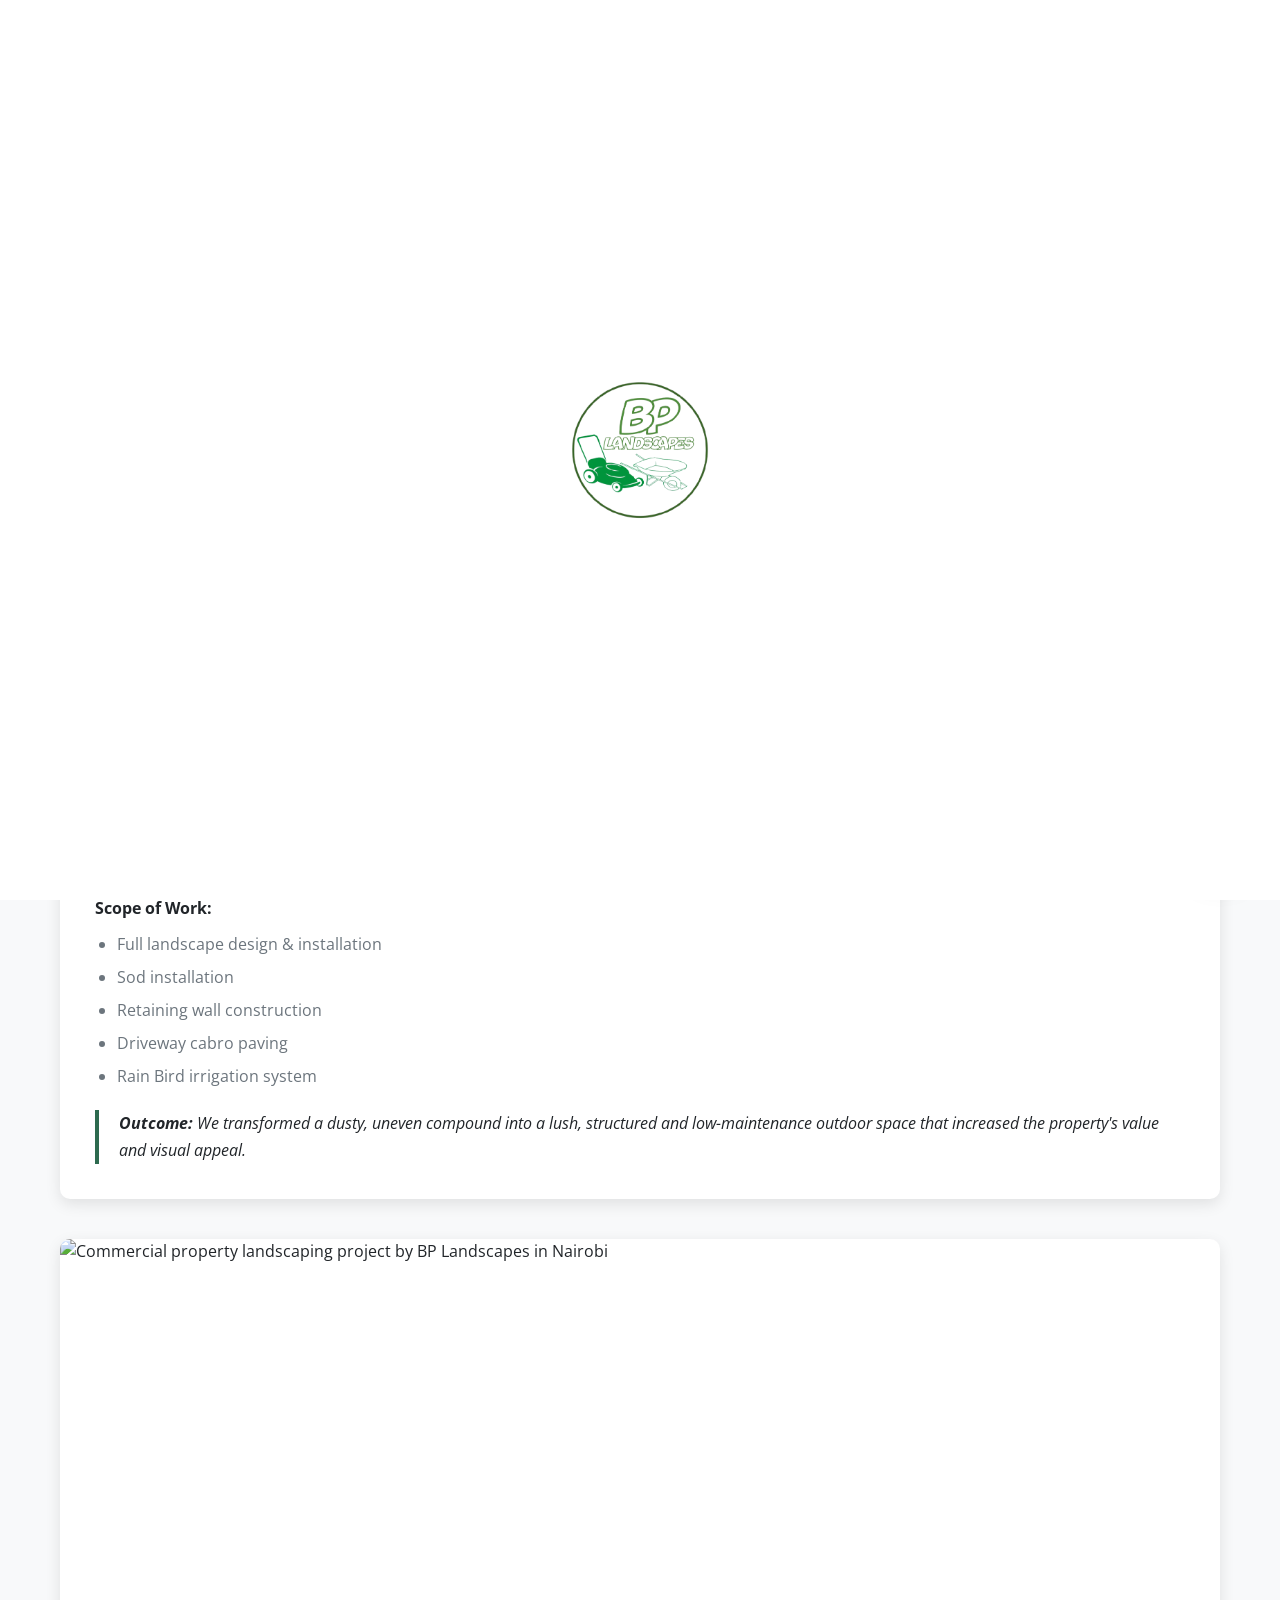
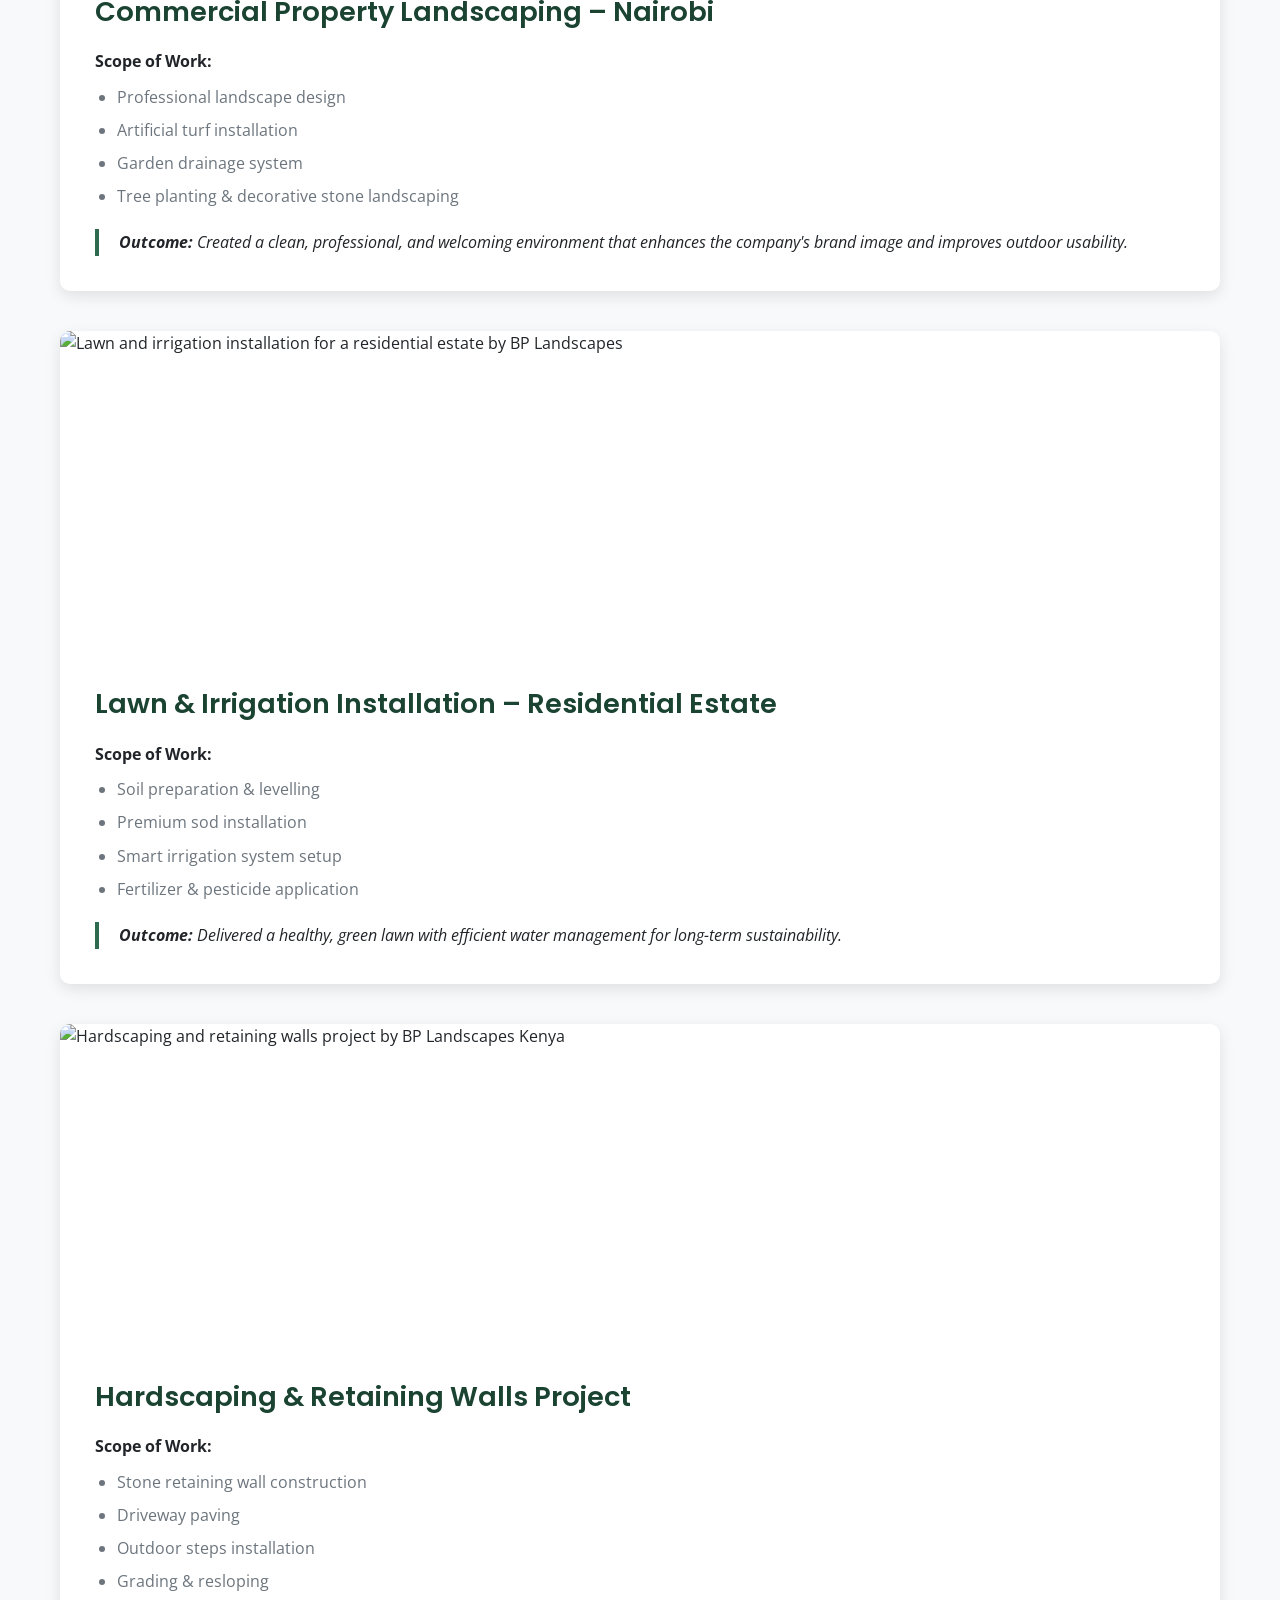
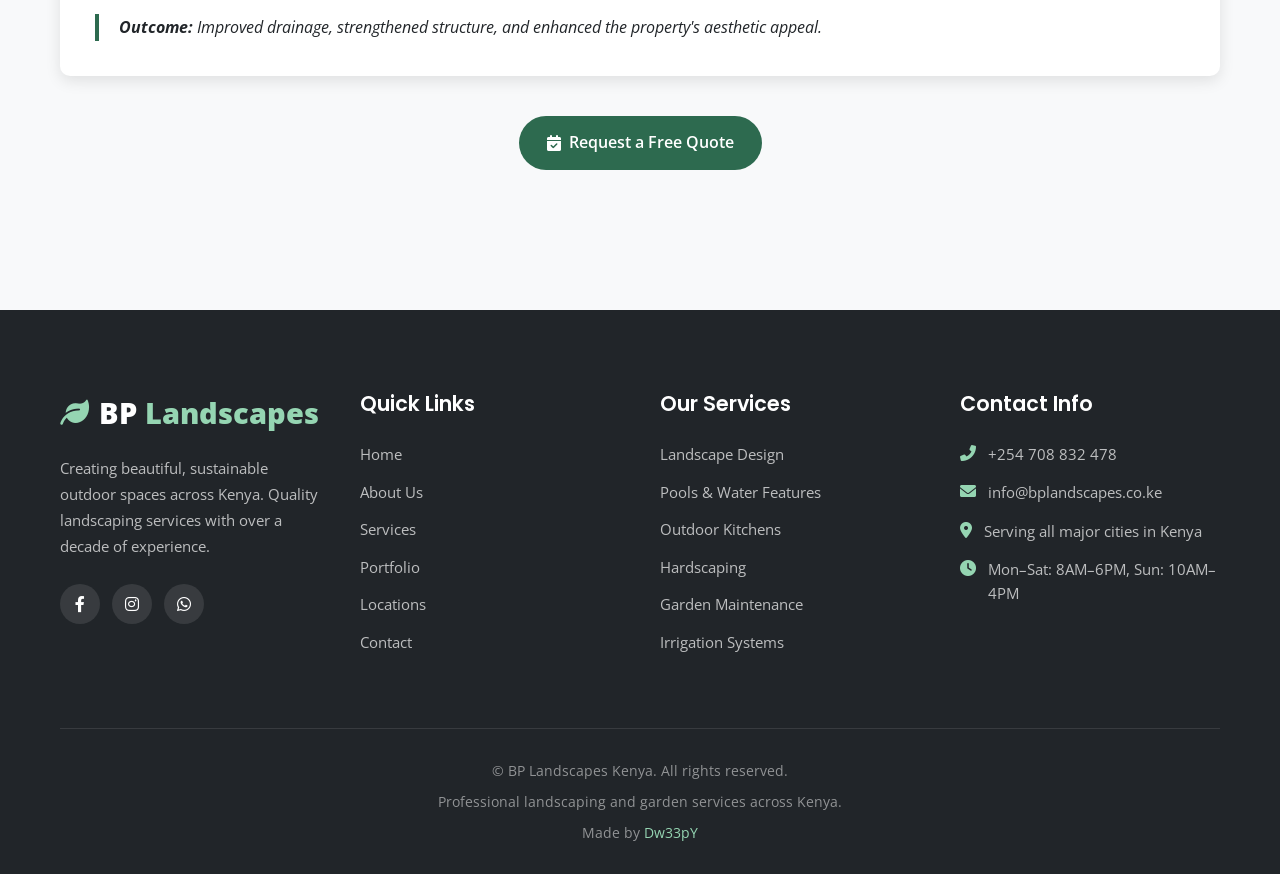
==== commit ed057e97: "Update portfolio.html" ====
--- a/portfolio.html
+++ b/portfolio.html
@@ -3,35 +3,55 @@
 <head>
     <meta charset="UTF-8">
     <meta name="viewport" content="width=device-width, initial-scale=1.0">
-    <title>BP Landscapes | Portfolio</title>
-    <link rel="stylesheet" href="style.css">
+    <title>Portfolio | BP Landscapes – Landscaping Projects Across Kenya</title>
+    <meta name="description" content="View BP Landscapes' portfolio of completed landscaping, hardscaping, irrigation and garden projects across Kenya. Residential and commercial transformations in Nairobi, Mombasa & beyond.">
+    <meta name="robots" content="index, follow">
+    <link rel="canonical" href="https://bplandscapes.co.ke/portfolio.html">
+    <meta property="og:title" content="Portfolio | BP Landscapes Kenya">
+    <meta property="og:description" content="See our completed landscaping projects across Kenya — from residential gardens to commercial properties.">
+    <meta property="og:image" content="https://images.unsplash.com/photo-1585320806297-9794b3e4eeae?auto=format&fit=crop&w=1200&q=80">
+    <meta property="og:url" content="https://bplandscapes.co.ke/portfolio.html">
     <link rel="stylesheet" href="https://cdnjs.cloudflare.com/ajax/libs/font-awesome/6.0.0/css/all.min.css">
     <link rel="preconnect" href="https://fonts.googleapis.com">
     <link rel="preconnect" href="https://fonts.gstatic.com" crossorigin>
     <link href="https://fonts.googleapis.com/css2?family=Poppins:wght@300;400;500;600;700;800&family=Open+Sans:wght@300;400;500;600&display=swap" rel="stylesheet">
+    <link rel="stylesheet" href="style.css">
     <style>
-        /* Override navbar for portfolio page – white background from start */
-        nav {
+        /* Portfolio page: nav always white (no hero video behind it) */
+        #navbar {
             background-color: white !important;
             box-shadow: var(--shadow) !important;
         }
-        nav .nav-link,
-        nav .logo-text,
-        nav .menu-toggle {
+        #navbar .nav-link,
+        #navbar .logo-text,
+        #navbar .menu-toggle {
             color: var(--dark) !important;
         }
-        nav .cta-nav {
+        #navbar .nav-link:hover,
+        #navbar .nav-link.active {
+            color: var(--primary) !important;
+        }
+        #navbar .cta-nav {
             background-color: var(--primary);
             color: white !important;
         }
-        nav .cta-nav:hover {
+        #navbar .cta-nav:hover {
             background-color: var(--primary-dark);
         }
-        /* Ensure mobile menu has white background */
-        .nav-links {
-            background-color: white;
-        }
-        /* Portfolio card styling */
+
+        /* ===== PORTFOLIO CARDS ===== */
+        .portfolio-page-header {
+            padding-top: 130px;
+            padding-bottom: 20px;
+        }
+        .portfolio-page-intro {
+            text-align: center;
+            max-width: 800px;
+            margin: 0 auto 60px;
+            color: var(--gray);
+            font-size: 1.05rem;
+            line-height: 1.8;
+        }
         .portfolio-card {
             background: white;
             border-radius: var(--radius);
@@ -46,25 +66,32 @@
         }
         .portfolio-card img {
             width: 100%;
-            height: 300px;
+            height: 320px;
             object-fit: cover;
+            display: block;
         }
         .portfolio-card-content {
-            padding: 30px;
+            padding: 35px;
         }
         .portfolio-card h3 {
-            font-size: 1.8rem;
+            font-size: 1.7rem;
             color: var(--primary-dark);
             margin-bottom: 20px;
         }
+        .portfolio-card > .portfolio-card-content > p {
+            font-weight: 600;
+            margin-bottom: 10px;
+            color: var(--dark);
+        }
         .portfolio-card ul {
             list-style: disc;
-            margin-left: 20px;
+            margin-left: 22px;
             margin-bottom: 20px;
             color: var(--gray);
         }
         .portfolio-card li {
             margin-bottom: 8px;
+            font-size: 0.98rem;
         }
         .portfolio-card .outcome {
             font-style: italic;
@@ -72,34 +99,65 @@
             border-left: 4px solid var(--primary);
             padding-left: 20px;
             margin-top: 20px;
+            line-height: 1.7;
+        }
+        .portfolio-back-btn {
+            text-align: center;
+            margin: 20px 0 60px;
         }
         @media (max-width: 768px) {
-            .portfolio-card img {
-                height: 200px;
-            }
+            .portfolio-card img { height: 220px; }
+            .portfolio-card-content { padding: 24px; }
+            .portfolio-card h3 { font-size: 1.4rem; }
         }
     </style>
 </head>
-<body>
+<body class="loading">
+
+    <!-- Preloader -->
+    <div id="preloader" class="preloader">
+        <img src="loader.png" alt="BP Landscapes loading...">
+    </div>
+
+    <!-- Mobile nav overlay backdrop -->
+    <div id="navOverlay" class="nav-overlay"></div>
+
+    <!-- WhatsApp Floating Button -->
+    <a href="https://wa.me/254708832478?text=Hello%20BP%20Landscapes!%20I%20need%20gardening%20services."
+       class="whatsapp-float"
+       target="_blank"
+       rel="noopener noreferrer"
+       aria-label="Chat with BP Landscapes on WhatsApp">
+        <i class="fab fa-whatsapp"></i>
+    </a>
+
+    <!-- Back to Top Button -->
+    <button id="backToTop" class="back-to-top" aria-label="Scroll back to top">
+        <i class="fas fa-chevron-up"></i>
+    </button>
+
     <!-- Navigation -->
-    <nav id="navbar">
+    <nav id="navbar" role="navigation" aria-label="Main navigation">
         <div class="nav-container">
-            <div class="logo">
-                <img src="logo.png" alt="BP Landscapes" class="logo-img">
+            <a href="index.html" class="logo" aria-label="BP Landscapes Home">
+                <img src="logo.png" alt="BP Landscapes logo" class="logo-img">
                 <span class="logo-text">BP Landscapes</span>
-            </div>
-            <button class="menu-toggle" id="menuToggle" aria-label="Toggle navigation menu">
+            </a>
+
+            <button class="menu-toggle" id="menuToggle" aria-label="Toggle navigation menu" aria-expanded="false" aria-controls="navLinks">
                 <i class="fas fa-bars"></i>
             </button>
-            <ul class="nav-links" id="navLinks">
-                <li><a href="index.html#home" class="nav-link">Home</a></li>
-                <li><a href="index.html#about" class="nav-link">About</a></li>
-                <li><a href="index.html#services" class="nav-link">Services</a></li>
-                <li><a href="portfolio.html" class="nav-link active">Portfolio</a></li>
-                <li><a href="index.html#locations" class="nav-link">Locations</a></li>
-                <li><a href="index.html#contact" class="nav-link">Contact</a></li>
+
+            <ul class="nav-links" id="navLinks" role="menubar">
+                <li role="none"><a href="index.html#home" class="nav-link" role="menuitem">Home</a></li>
+                <li role="none"><a href="index.html#about" class="nav-link" role="menuitem">About</a></li>
+                <li role="none"><a href="index.html#services" class="nav-link" role="menuitem">Services</a></li>
+                <li role="none"><a href="portfolio.html" class="nav-link active" role="menuitem">Portfolio</a></li>
+                <li role="none"><a href="index.html#locations" class="nav-link" role="menuitem">Locations</a></li>
+                <li role="none"><a href="index.html#contact" class="nav-link" role="menuitem">Contact</a></li>
             </ul>
-            <a href="tel:+254708832478" class="cta-nav">
+
+            <a href="tel:+254708832478" class="cta-nav" aria-label="Call BP Landscapes now">
                 <i class="fas fa-phone-alt"></i>
                 <span>Call Now</span>
             </a>
@@ -107,43 +165,48 @@
     </nav>
 
     <!-- Page Header -->
-    <section class="section" style="padding-top: 120px;">
+    <section class="section portfolio-page-header" aria-labelledby="portfolio-page-title">
         <div class="container">
             <div class="section-header">
-                <h2 class="section-title">Our <span class="highlight">Portfolio</span></h2>
-                <p class="section-subtitle">Transforming Outdoor Spaces Across the Country</p>
-            </div>
-            <p style="text-align: center; max-width: 800px; margin: 0 auto 50px; color: var(--gray);">
-                At BP Landscapes, every project tells a story of transformation. Our portfolio showcases completed landscaping, hardscaping, irrigation and outdoor construction projects across the country. We design and build landscapes that are beautiful, functional and built to last – from residential homes to commercial properties.
+                <h1 class="section-title" id="portfolio-page-title">Our <span class="highlight">Portfolio</span></h1>
+                <p class="section-subtitle">Transforming Outdoor Spaces Across Kenya</p>
+            </div>
+            <p class="portfolio-page-intro">
+                At BP Landscapes, every project tells a story of transformation. Our portfolio showcases completed landscaping, hardscaping, irrigation and outdoor construction projects across the country. We design and build landscapes that are beautiful, functional and built to last — from residential homes to commercial properties.
             </p>
         </div>
     </section>
 
     <!-- Portfolio Projects -->
-    <section class="section">
+    <section class="section" style="padding-top: 0;" aria-label="Portfolio projects">
         <div class="container">
+
             <!-- Project 1 -->
             <div class="portfolio-card">
-                <img src="https://images.unsplash.com/photo-1585320806297-9794b3e4eeae?ixlib=rb-4.0.3&auto=format&fit=crop&w=1200&q=80" alt="Residential Garden Transformation">
+                <img src="https://images.unsplash.com/photo-1585320806297-9794b3e4eeae?ixlib=rb-4.0.3&auto=format&fit=crop&w=1200&q=80"
+                     alt="Residential garden transformation project by BP Landscapes in Nairobi"
+                     loading="lazy" width="1200" height="320">
                 <div class="portfolio-card-content">
                     <h3>Residential Garden Transformation – Nairobi</h3>
                     <p><strong>Scope of Work:</strong></p>
                     <ul>
-                        <li>Full landscape design & installation</li>
+                        <li>Full landscape design &amp; installation</li>
                         <li>Sod installation</li>
                         <li>Retaining wall construction</li>
                         <li>Driveway cabro paving</li>
                         <li>Rain Bird irrigation system</li>
                     </ul>
                     <div class="outcome">
-                        <strong>Outcome:</strong> We transformed a dusty, uneven compound into a lush, structured and low-maintenance outdoor space that increased the property’s value and visual appeal.
+                        <strong>Outcome:</strong> We transformed a dusty, uneven compound into a lush, structured and low-maintenance outdoor space that increased the property's value and visual appeal.
                     </div>
                 </div>
             </div>
 
             <!-- Project 2 -->
             <div class="portfolio-card">
-                <img src="https://images.pexels.com/photos/7656745/pexels-photo-7656745.jpeg?auto=compress&cs=tinysrgb&w=1260&h=750&dpr=2" alt="Commercial Property Landscaping">
+                <img src="https://images.pexels.com/photos/7656745/pexels-photo-7656745.jpeg?auto=compress&cs=tinysrgb&w=1260&h=750&dpr=2"
+                     alt="Commercial property landscaping project by BP Landscapes in Nairobi"
+                     loading="lazy" width="1260" height="320">
                 <div class="portfolio-card-content">
                     <h3>Commercial Property Landscaping – Nairobi</h3>
                     <p><strong>Scope of Work:</strong></p>
@@ -151,25 +214,27 @@
                         <li>Professional landscape design</li>
                         <li>Artificial turf installation</li>
                         <li>Garden drainage system</li>
-                        <li>Tree planting & decorative stone landscaping</li>
+                        <li>Tree planting &amp; decorative stone landscaping</li>
                     </ul>
                     <div class="outcome">
-                        <strong>Outcome:</strong> Created a clean, professional, and welcoming environment that enhances the company’s brand image and improves outdoor usability.
+                        <strong>Outcome:</strong> Created a clean, professional, and welcoming environment that enhances the company's brand image and improves outdoor usability.
                     </div>
                 </div>
             </div>
 
             <!-- Project 3 -->
             <div class="portfolio-card">
-                <img src="https://images.pexels.com/photos/4207905/pexels-photo-4207905.jpeg?auto=compress&cs=tinysrgb&w=1260&h=750&dpr=2" alt="Lawn & Irrigation Installation">
+                <img src="https://images.pexels.com/photos/4207905/pexels-photo-4207905.jpeg?auto=compress&cs=tinysrgb&w=1260&h=750&dpr=2"
+                     alt="Lawn and irrigation installation for a residential estate by BP Landscapes"
+                     loading="lazy" width="1260" height="320">
                 <div class="portfolio-card-content">
-                    <h3>Lawn & Irrigation Installation – Residential Estate</h3>
+                    <h3>Lawn &amp; Irrigation Installation – Residential Estate</h3>
                     <p><strong>Scope of Work:</strong></p>
                     <ul>
-                        <li>Soil preparation & leveling</li>
+                        <li>Soil preparation &amp; levelling</li>
                         <li>Premium sod installation</li>
                         <li>Smart irrigation system setup</li>
-                        <li>Fertilizer & pesticide application</li>
+                        <li>Fertilizer &amp; pesticide application</li>
                     </ul>
                     <div class="outcome">
                         <strong>Outcome:</strong> Delivered a healthy, green lawn with efficient water management for long-term sustainability.
@@ -179,40 +244,57 @@
 
             <!-- Project 4 -->
             <div class="portfolio-card">
-                <img src="https://images.pexels.com/photos/6509133/pexels-photo-6509133.jpeg?auto=compress&cs=tinysrgb&w=1260&h=750&dpr=2" alt="Hardscaping & Retaining Walls">
+                <img src="https://images.pexels.com/photos/6509133/pexels-photo-6509133.jpeg?auto=compress&cs=tinysrgb&w=1260&h=750&dpr=2"
+                     alt="Hardscaping and retaining walls project by BP Landscapes Kenya"
+                     loading="lazy" width="1260" height="320">
                 <div class="portfolio-card-content">
-                    <h3>Hardscaping & Retaining Walls Project</h3>
+                    <h3>Hardscaping &amp; Retaining Walls Project</h3>
                     <p><strong>Scope of Work:</strong></p>
                     <ul>
                         <li>Stone retaining wall construction</li>
                         <li>Driveway paving</li>
                         <li>Outdoor steps installation</li>
-                        <li>Grading & resloping</li>
+                        <li>Grading &amp; resloping</li>
                     </ul>
                     <div class="outcome">
                         <strong>Outcome:</strong> Improved drainage, strengthened structure, and enhanced the property's aesthetic appeal.
                     </div>
                 </div>
             </div>
+
+            <!-- Back CTA -->
+            <div class="portfolio-back-btn">
+                <a href="index.html#contact" class="btn-primary">
+                    <i class="fas fa-calendar-check"></i> Request a Free Quote
+                </a>
+            </div>
+
         </div>
     </section>
 
     <!-- Footer -->
-    <footer class="footer">
+    <footer class="footer" role="contentinfo">
         <div class="container">
             <div class="footer-content">
                 <div class="footer-column">
                     <div class="footer-logo">
-                        <i class="fas fa-leaf"></i>
+                        <i class="fas fa-leaf" aria-hidden="true"></i>
                         <span>BP <span class="logo-highlight">Landscapes</span></span>
                     </div>
                     <p>Creating beautiful, sustainable outdoor spaces across Kenya. Quality landscaping services with over a decade of experience.</p>
                     <div class="footer-social">
-                        <a href="https://facebook.com" target="_blank" aria-label="Facebook"><i class="fab fa-facebook-f"></i></a>
-                        <a href="https://instagram.com" target="_blank" aria-label="Instagram"><i class="fab fa-instagram"></i></a>
-                        <a href="https://wa.me/254708832478" target="_blank" aria-label="WhatsApp"><i class="fab fa-whatsapp"></i></a>
-                    </div>
-                </div>
+                        <a href="https://facebook.com" target="_blank" rel="noopener noreferrer" aria-label="Facebook">
+                            <i class="fab fa-facebook-f"></i>
+                        </a>
+                        <a href="https://instagram.com" target="_blank" rel="noopener noreferrer" aria-label="Instagram">
+                            <i class="fab fa-instagram"></i>
+                        </a>
+                        <a href="https://wa.me/254708832478" target="_blank" rel="noopener noreferrer" aria-label="WhatsApp">
+                            <i class="fab fa-whatsapp"></i>
+                        </a>
+                    </div>
+                </div>
+
                 <div class="footer-column">
                     <h3>Quick Links</h3>
                     <ul class="footer-links">
@@ -221,56 +303,41 @@
                         <li><a href="index.html#services">Services</a></li>
                         <li><a href="portfolio.html">Portfolio</a></li>
                         <li><a href="index.html#locations">Locations</a></li>
-                    </ul>
-                </div>
+                        <li><a href="index.html#contact">Contact</a></li>
+                    </ul>
+                </div>
+
                 <div class="footer-column">
                     <h3>Our Services</h3>
                     <ul class="footer-links">
                         <li><a href="index.html#services">Landscape Design</a></li>
-                        <li><a href="index.html#services">Pools & Water Features</a></li>
+                        <li><a href="index.html#services">Pools &amp; Water Features</a></li>
                         <li><a href="index.html#services">Outdoor Kitchens</a></li>
                         <li><a href="index.html#services">Hardscaping</a></li>
                         <li><a href="index.html#services">Garden Maintenance</a></li>
-                    </ul>
-                </div>
+                        <li><a href="index.html#services">Irrigation Systems</a></li>
+                    </ul>
+                </div>
+
                 <div class="footer-column">
                     <h3>Contact Info</h3>
                     <ul class="footer-contact">
-                        <li><i class="fas fa-phone-alt"></i> <a href="tel:+254708832478">+254 708 832478</a></li>
-                        <li><i class="fas fa-envelope"></i> <a href="mailto:bplandsscapes@gmail.com">bplandsscapes@gmail.com</a></li>
-                        <li><i class="fas fa-map-marker-alt"></i> Serving all major cities in Kenya</li>
-                        <li><i class="fas fa-clock"></i> Mon-Sat: 8AM-6PM, Sun: 10AM-4PM</li>
-                    </ul>
-                </div>
-            </div>
+                        <li><i class="fas fa-phone-alt" aria-hidden="true"></i> <a href="tel:+254708832478">+254 708 832 478</a></li>
+                        <li><i class="fas fa-envelope" aria-hidden="true"></i> <a href="mailto:info@bplandscapes.co.ke">info@bplandscapes.co.ke</a></li>
+                        <li><i class="fas fa-map-marker-alt" aria-hidden="true"></i> Serving all major cities in Kenya</li>
+                        <li><i class="fas fa-clock" aria-hidden="true"></i> Mon–Sat: 8AM–6PM, Sun: 10AM–4PM</li>
+                    </ul>
+                </div>
+            </div>
+
             <div class="footer-bottom">
                 <p>&copy; <span id="currentYear"></span> BP Landscapes Kenya. All rights reserved.</p>
                 <p>Professional landscaping and garden services across Kenya.</p>
+                <p>Made by <a href="https://dw33py.netlify.app" target="_blank" rel="noopener noreferrer">Dw33pY</a></p>
             </div>
         </div>
     </footer>
 
-    <script>
-        // Set current year
-        document.getElementById('currentYear').textContent = new Date().getFullYear();
-
-        // Mobile menu toggle
-        const menuToggle = document.getElementById('menuToggle');
-        const navLinks = document.getElementById('navLinks');
-        menuToggle.addEventListener('click', () => {
-            navLinks.classList.toggle('active');
-            menuToggle.innerHTML = navLinks.classList.contains('active') ?
-                '<i class="fas fa-times"></i>' :
-                '<i class="fas fa-bars"></i>';
-        });
-        document.querySelectorAll('.nav-link').forEach(link => {
-            link.addEventListener('click', () => {
-                navLinks.classList.remove('active');
-                menuToggle.innerHTML = '<i class="fas fa-bars"></i>';
-            });
-        });
-
-        // No scroll-based navbar changes needed because we set it white permanently
-    </script>
+    <script src="script.js"></script>
 </body>
-</html>+</html>
--- a/style.css
+++ b/style.css
@@ -129,6 +129,11 @@
 }
 
 /* ===== PRELOADER ===== */
+/* Block body scroll while preloader is showing */
+body.loading {
+    overflow: hidden;
+}
+
 .preloader {
     position: fixed;
     top: 0;
@@ -140,6 +145,14 @@
     align-items: center;
     justify-content: center;
     z-index: 9999;
+    opacity: 1;
+    transition: opacity 0.4s ease;
+    pointer-events: all;
+}
+
+.preloader.hidden {
+    opacity: 0;
+    pointer-events: none;
 }
 
 .preloader img {
@@ -148,6 +161,7 @@
 }
 
 /* ===== WHATSAPP FLOAT BUTTON ===== */
+/* UX FIX: Repositioned to avoid clashing with back-to-top and chat button */
 .whatsapp-float {
     position: fixed;
     bottom: 30px;
@@ -161,30 +175,39 @@
     align-items: center;
     justify-content: center;
     font-size: 28px;
-    z-index: 1000;
+    z-index: 1001;
     box-shadow: var(--shadow-dark);
     transition: var(--transition);
-    animation: pulse 2s infinite;
+    animation: whatsappPulse 2.5s infinite;
 }
 
 .whatsapp-float:hover {
     background-color: #128c7e;
     transform: scale(1.1);
-}
-
+    animation: none;
+}
+
+@keyframes whatsappPulse {
+    0% { box-shadow: 0 0 0 0 rgba(37, 211, 102, 0.6); }
+    70% { box-shadow: 0 0 0 18px rgba(37, 211, 102, 0); }
+    100% { box-shadow: 0 0 0 0 rgba(37, 211, 102, 0); }
+}
+
+/* UX FIX: No pulse animation here — avoids competing with WhatsApp */
 @keyframes pulse {
-    0% { box-shadow: 0 0 0 0 rgba(37, 211, 102, 0.7); }
-    70% { box-shadow: 0 0 0 15px rgba(37, 211, 102, 0); }
-    100% { box-shadow: 0 0 0 0 rgba(37, 211, 102, 0); }
+    0% { transform: scale(1); }
+    50% { transform: scale(1.05); }
+    100% { transform: scale(1); }
 }
 
 /* ===== BACK TO TOP BUTTON ===== */
+/* UX FIX: Moved to left side to prevent overlap with WhatsApp + chat */
 .back-to-top {
     position: fixed;
-    bottom: 100px;
-    right: 30px;
-    width: 50px;
-    height: 50px;
+    bottom: 30px;
+    left: 30px;
+    width: 48px;
+    height: 48px;
     background-color: var(--primary);
     color: white;
     border: none;
@@ -192,11 +215,11 @@
     display: flex;
     align-items: center;
     justify-content: center;
-    font-size: 20px;
+    font-size: 18px;
     z-index: 999;
     opacity: 0;
     visibility: hidden;
-    transition: var(--transition);
+    transition: opacity 0.3s ease, visibility 0.3s ease, transform 0.2s ease, background-color 0.2s ease;
     cursor: pointer;
     box-shadow: var(--shadow);
 }
@@ -208,7 +231,24 @@
 
 .back-to-top:hover {
     background-color: var(--primary-dark);
-    transform: translateY(-5px);
+    transform: translateY(-4px);
+}
+
+/* ===== MOBILE NAV OVERLAY BACKDROP ===== */
+/* UX FIX: Added backdrop so user can tap outside to close mobile nav */
+.nav-overlay {
+    display: none;
+    position: fixed;
+    inset: 0;
+    background: rgba(0, 0, 0, 0.4);
+    z-index: 998;
+    backdrop-filter: blur(2px);
+    -webkit-backdrop-filter: blur(2px);
+    transition: opacity 0.3s ease;
+}
+
+.nav-overlay.active {
+    display: block;
 }
 
 /* ===== NAVIGATION ===== */
@@ -217,7 +257,7 @@
     top: 0;
     left: 0;
     width: 100%;
-    background-color: transparent; /* Transparent by default */
+    background-color: transparent;
     box-shadow: none;
     z-index: 1000;
     transition: var(--transition);
@@ -234,21 +274,27 @@
     justify-content: space-between;
     align-items: center;
     padding: 15px 0;
+    max-width: 1200px;
+    margin: 0 auto;
+    padding-left: 20px;
+    padding-right: 20px;
     transition: var(--transition);
 }
 
 nav.scrolled .nav-container {
-    padding: 10px 0;
+    padding-top: 10px;
+    padding-bottom: 10px;
 }
 
 .logo {
     display: flex;
     align-items: center;
     gap: 10px;
+    text-decoration: none;
 }
 
 .logo-img {
-    height: 50px; /* Adjust based on your logo */
+    height: 50px;
     width: auto;
 }
 
@@ -257,13 +303,14 @@
     background: none;
     border: none;
     font-size: 1.5rem;
-    color: white; /* White on transparent nav */
+    color: white;
     cursor: pointer;
     padding: 5px;
+    transition: var(--transition);
 }
 
 nav.scrolled .menu-toggle {
-    color: var(--dark); /* Dark on scrolled */
+    color: var(--dark);
 }
 
 .nav-links {
@@ -273,14 +320,14 @@
 
 .nav-link {
     font-weight: 600;
-    color: white; /* White on transparent nav */
+    color: white;
     position: relative;
     padding: 5px 0;
     transition: var(--transition);
 }
 
 nav.scrolled .nav-link {
-    color: var(--dark); /* Dark on scrolled */
+    color: var(--dark);
 }
 
 .nav-link::after {
@@ -301,6 +348,11 @@
 
 .nav-link:hover,
 .nav-link.active {
+    color: var(--primary-light);
+}
+
+nav.scrolled .nav-link:hover,
+nav.scrolled .nav-link.active {
     color: var(--primary);
 }
 
@@ -315,17 +367,31 @@
     gap: 8px;
     transition: var(--transition);
     border: 1px solid transparent;
-}
-
-nav.scrolled .cta-nav {
-    background-color: var(--primary);
-    color: white;
 }
 
 .cta-nav:hover {
     background-color: var(--primary-dark);
     transform: translateY(-3px);
     box-shadow: var(--shadow);
+}
+
+/* Logo text styling */
+.logo-text {
+    font-family: 'Poppins', sans-serif;
+    font-size: 1.5rem;
+    font-weight: 700;
+    color: white;
+    transition: var(--transition);
+    letter-spacing: 0.5px;
+}
+
+nav.scrolled .logo-text {
+    color: var(--dark);
+}
+
+/* UX FIX: Changed hover to primary (dark green on white = proper contrast) */
+.logo-text:hover {
+    color: var(--primary);
 }
 
 /* ===== HERO SECTION ===== */
@@ -337,28 +403,16 @@
     margin-top: 0;
 }
 
-.hero-slider {
+.hero-video {
     position: absolute;
-    top: 0;
-    left: 0;
-    width: 100%;
-    height: 100%;
-}
-
-.slide {
-    position: absolute;
-    top: 0;
-    left: 0;
-    width: 100%;
-    height: 100%;
-    background-size: cover;
-    background-position: center;
-    opacity: 0;
-    transition: opacity 1s ease;
-}
-
-.slide.active {
-    opacity: 1;
+    top: 50%;
+    left: 50%;
+    min-width: 100%;
+    min-height: 100%;
+    width: auto;
+    height: auto;
+    transform: translate(-50%, -50%);
+    object-fit: cover;
 }
 
 .hero-overlay {
@@ -367,7 +421,7 @@
     left: 0;
     width: 100%;
     height: 100%;
-    background-color: rgba(0, 0, 0, 0.6);
+    background-color: rgba(0, 0, 0, 0.55);
     display: flex;
     flex-direction: column;
     align-items: center;
@@ -382,13 +436,15 @@
     font-size: 3.5rem;
     margin-bottom: 20px;
     color: white;
+    text-shadow: 0 2px 10px rgba(0,0,0,0.3);
 }
 
 .hero-subtitle {
-    font-size: 1.2rem;
+    font-size: 1.3rem;
     max-width: 700px;
     margin-bottom: 40px;
     color: rgba(255, 255, 255, 0.9);
+    text-shadow: 0 1px 6px rgba(0,0,0,0.3);
 }
 
 .hero-btns {
@@ -396,57 +452,6 @@
     gap: 20px;
     flex-wrap: wrap;
     justify-content: center;
-}
-
-.slider-controls {
-    position: absolute;
-    bottom: 40px;
-    left: 0;
-    width: 100%;
-    display: flex;
-    justify-content: center;
-    align-items: center;
-    gap: 20px;
-    z-index: 2;
-}
-
-.slider-btn {
-    background: rgba(255, 255, 255, 0.2);
-    color: white;
-    border: none;
-    width: 50px;
-    height: 50px;
-    border-radius: 50%;
-    display: flex;
-    align-items: center;
-    justify-content: center;
-    font-size: 1.2rem;
-    cursor: pointer;
-    transition: var(--transition);
-}
-
-.slider-btn:hover {
-    background: rgba(255, 255, 255, 0.3);
-    transform: scale(1.1);
-}
-
-.slider-dots {
-    display: flex;
-    gap: 10px;
-}
-
-.dot {
-    width: 12px;
-    height: 12px;
-    border-radius: 50%;
-    background-color: rgba(255, 255, 255, 0.5);
-    cursor: pointer;
-    transition: var(--transition);
-}
-
-.dot.active {
-    background-color: white;
-    transform: scale(1.2);
 }
 
 /* ===== ABOUT SECTION ===== */
@@ -460,13 +465,13 @@
 .about-image {
     border-radius: var(--radius);
     overflow: hidden;
-    box-shadow: var(--shadow);
+    box-shadow: var(--shadow-dark);
 }
 
 .about-image img {
     width: 100%;
     height: auto;
-    transition: var(--transition);
+    transition: transform 0.5s ease;
 }
 
 .about-image:hover img {
@@ -481,8 +486,9 @@
 
 .about-text p {
     margin-bottom: 30px;
-    font-size: 1.1rem;
+    font-size: 1.05rem;
     color: var(--gray);
+    line-height: 1.8;
 }
 
 .about-features {
@@ -511,20 +517,62 @@
 }
 
 .feature h4 {
-    font-size: 1.2rem;
-    margin-bottom: 10px;
+    font-size: 1.1rem;
+    margin-bottom: 8px;
     color: var(--dark);
 }
 
 .feature p {
-    font-size: 0.95rem;
+    font-size: 0.9rem;
     color: var(--gray);
     margin: 0;
 }
 
-/* ... (keep all existing CSS up to the SERVICES SECTION comment) ... */
-
-/* ===== SERVICES SECTION – MODERN CAROUSEL ===== */
+/* ===== TURNKEY SOLUTIONS ===== */
+.turnkey-section {
+    background-color: white;
+}
+
+.turnkey-grid {
+    display: grid;
+    grid-template-columns: repeat(3, 1fr);
+    gap: 30px;
+    margin-top: 40px;
+}
+
+.turnkey-card {
+    text-align: center;
+    padding: 40px 30px;
+    background: var(--light);
+    border-radius: var(--radius);
+    box-shadow: var(--shadow);
+    transition: var(--transition);
+}
+
+.turnkey-card:hover {
+    transform: translateY(-10px);
+    box-shadow: var(--shadow-dark);
+}
+
+.turnkey-icon {
+    width: 80px;
+    height: 80px;
+    background-color: var(--primary-light);
+    border-radius: 50%;
+    display: flex;
+    align-items: center;
+    justify-content: center;
+    margin: 0 auto 25px;
+    color: var(--primary);
+    font-size: 2.2rem;
+}
+
+.turnkey-card h3 {
+    font-size: 1.8rem;
+    margin-bottom: 15px;
+}
+
+/* ===== SERVICES CAROUSEL – HORIZONTAL ===== */
 .services-section {
     background-color: var(--light);
     position: relative;
@@ -535,7 +583,7 @@
     display: flex;
     justify-content: flex-end;
     gap: 15px;
-    margin-bottom: 30px;
+    margin-bottom: 20px;
 }
 
 .carousel-btn {
@@ -559,24 +607,19 @@
     transform: scale(1.05);
 }
 
-.carousel-btn:disabled {
-    opacity: 0.5;
-    cursor: not-allowed;
-}
-
 .services-carousel {
     display: flex;
-    gap: 30px;
+    gap: 24px;
     overflow-x: auto;
     scroll-snap-type: x mandatory;
-    padding-bottom: 20px;
-    margin-bottom: -20px; /* hide scrollbar on some browsers? we'll style it */
+    padding-bottom: 16px;
     scrollbar-width: thin;
     scrollbar-color: var(--primary) var(--gray-light);
+    -webkit-overflow-scrolling: touch;
 }
 
 .services-carousel::-webkit-scrollbar {
-    height: 8px;
+    height: 6px;
 }
 
 .services-carousel::-webkit-scrollbar-track {
@@ -617,7 +660,7 @@
     left: 0;
     width: 100%;
     height: 100%;
-    background: linear-gradient(to top, rgba(0,0,0,0.8) 0%, rgba(0,0,0,0.3) 50%);
+    background: linear-gradient(to top, rgba(0,0,0,0.85) 0%, rgba(0,0,0,0.2) 60%, transparent 100%);
     color: white;
     padding: 30px 20px;
     display: flex;
@@ -627,35 +670,38 @@
 }
 
 .service-overlay h3 {
-    font-size: 1.8rem;
-    margin-bottom: 10px;
+    font-size: 1.5rem;
+    margin-bottom: 8px;
     color: white;
 }
 
 .service-overlay p {
-    font-size: 1rem;
-    margin-bottom: 20px;
+    font-size: 0.95rem;
+    margin-bottom: 16px;
     opacity: 0.9;
 }
 
 .service-learn-more {
     background: none;
-    border: none;
+    border: 1px solid rgba(149, 213, 178, 0.7);
     color: var(--primary-light);
     font-weight: 600;
-    font-size: 1rem;
+    font-size: 0.9rem;
     display: inline-flex;
     align-items: center;
     gap: 8px;
     cursor: pointer;
-    padding: 8px 0;
+    padding: 8px 16px;
+    border-radius: 50px;
     transition: var(--transition);
     width: fit-content;
 }
 
 .service-learn-more:hover {
-    color: white;
+    background: var(--primary-light);
+    color: var(--primary-dark);
     gap: 12px;
+    border-color: var(--primary-light);
 }
 
 /* ===== MODAL ===== */
@@ -669,11 +715,13 @@
     height: 100%;
     overflow: auto;
     background-color: rgba(0,0,0,0.7);
+    backdrop-filter: blur(3px);
+    -webkit-backdrop-filter: blur(3px);
 }
 
 .modal-content {
     background-color: white;
-    margin: 10% auto;
+    margin: 8% auto;
     padding: 40px;
     border-radius: var(--radius);
     max-width: 600px;
@@ -696,6 +744,7 @@
     cursor: pointer;
     color: var(--gray);
     transition: var(--transition);
+    line-height: 1;
 }
 
 .modal-close:hover {
@@ -728,146 +777,179 @@
 
 #modalFeatures i {
     color: var(--primary);
-    font-size: 1.2rem;
-}
-
-.modal-contact {
-    display: inline-block;
-}
-
-/* Responsive adjustments for carousel */
-@media (max-width: 768px) {
-    .carousel-controls {
-        justify-content: center;
-    }
-    .service-card {
-        flex: 0 0 280px;
-    }
-    .service-image {
-        height: 350px;
-    }
-}
-
-/* ... (keep all the remaining existing CSS) ... */
-/* ===== PROJECTS SECTION ===== */
-.projects-grid {
+    font-size: 1.1rem;
+}
+
+/* ===== APPROACH SECTION ===== */
+.approach-section {
+    background-color: var(--light);
+}
+
+.approach-grid {
     display: grid;
-    grid-template-columns: repeat(auto-fill, minmax(350px, 1fr));
+    grid-template-columns: repeat(auto-fit, minmax(220px, 1fr));
     gap: 30px;
-}
-
-.project-card {
+    margin-top: 40px;
+}
+
+.approach-card {
+    background: white;
+    padding: 30px;
+    border-radius: var(--radius);
+    box-shadow: var(--shadow);
+    position: relative;
+    transition: var(--transition);
+}
+
+.approach-card:hover {
+    transform: translateY(-5px);
+    box-shadow: var(--shadow-dark);
+}
+
+.approach-number {
+    font-size: 3rem;
+    font-weight: 800;
+    color: rgba(45, 106, 79, 0.1);
+    position: absolute;
+    top: 10px;
+    right: 20px;
+    line-height: 1;
+}
+
+.approach-card h3 {
+    font-size: 1.3rem;
+    margin-bottom: 12px;
+    position: relative;
+    z-index: 1;
+}
+
+.approach-card p {
+    color: var(--gray);
+    position: relative;
+    z-index: 1;
+    font-size: 0.95rem;
+}
+
+/* ===== PORTFOLIO TEASER ===== */
+.portfolio-section {
+    background-color: white;
+}
+
+.portfolio-grid {
+    display: grid;
+    grid-template-columns: repeat(4, 1fr);
+    gap: 20px;
+    margin-top: 40px;
+}
+
+.portfolio-item {
+    position: relative;
     border-radius: var(--radius);
     overflow: hidden;
-    box-shadow: var(--shadow);
-    transition: var(--transition);
-}
-
-.project-card:hover {
-    transform: translateY(-10px);
-    box-shadow: var(--shadow-dark);
-}
-
-.project-image {
-    position: relative;
-    height: 300px;
-    overflow: hidden;
-}
-
-.project-image img {
+    aspect-ratio: 1 / 1;
+}
+
+.portfolio-item img {
     width: 100%;
     height: 100%;
     object-fit: cover;
-    transition: var(--transition);
-}
-
-.project-card:hover .project-image img {
-    transform: scale(1.05);
-}
-
-.project-overlay {
+    transition: transform 0.5s ease;
+}
+
+.portfolio-item:hover img {
+    transform: scale(1.07);
+}
+
+.portfolio-overlay {
     position: absolute;
     bottom: 0;
     left: 0;
     width: 100%;
-    padding: 25px;
-    background: linear-gradient(to top, rgba(0, 0, 0, 0.8), transparent);
-    color: white;
-    transform: translateY(20px);
-    opacity: 0;
-    transition: var(--transition);
-}
-
-.project-card:hover .project-overlay {
-    transform: translateY(0);
-    opacity: 1;
-}
-
-.project-overlay h4 {
-    font-size: 1.4rem;
-    margin-bottom: 8px;
-}
-
-.project-overlay p {
-    font-size: 0.95rem;
-    opacity: 0.9;
-}
-
-/* ===== LOCATIONS SECTION ===== */
+    padding: 20px 15px 15px;
+    background: linear-gradient(to top, rgba(0,0,0,0.8), transparent);
+    color: white;
+    font-weight: 600;
+    font-size: 1.1rem;
+}
+
+.portfolio-cta {
+    text-align: center;
+    margin-top: 40px;
+}
+
+/* ===== LOCATIONS ===== */
 .locations-section {
     background-color: var(--light);
 }
 
-.locations-grid {
-    display: grid;
-    grid-template-columns: repeat(auto-fill, minmax(220px, 1fr));
-    gap: 25px;
-    margin-bottom: 40px;
-}
-
-.location-card {
+.locations-grid-full {
+    display: flex;
+    flex-wrap: wrap;
+    justify-content: center;
+    gap: 12px;
+    margin: 40px 0;
+}
+
+.locations-grid-full span {
+    background: white;
+    padding: 10px 22px;
+    border-radius: 30px;
+    box-shadow: var(--shadow);
+    font-weight: 500;
+    transition: var(--transition);
+    cursor: default;
+}
+
+.locations-grid-full span:hover {
+    background: var(--primary);
+    color: white;
+    transform: translateY(-3px);
+    box-shadow: var(--shadow-dark);
+}
+
+/* ===== TESTIMONIALS ===== */
+.testimonials-section {
     background-color: white;
-    padding: 35px 25px;
+}
+
+.testimonialSwiper {
+    padding: 40px 0 60px;
+}
+
+.testimonial-card {
+    background: var(--light);
     border-radius: var(--radius);
+    padding: 40px;
+    text-align: center;
     box-shadow: var(--shadow);
-    text-align: center;
-    transition: var(--transition);
-}
-
-.location-card:hover {
-    transform: translateY(-10px);
-    box-shadow: var(--shadow-dark);
-}
-
-.location-icon {
-    width: 70px;
-    height: 70px;
-    background-color: var(--primary-light);
-    border-radius: 50%;
-    display: flex;
-    align-items: center;
-    justify-content: center;
-    margin: 0 auto 20px;
-    color: var(--primary);
-    font-size: 1.8rem;
-}
-
-.location-card h3 {
-    font-size: 1.4rem;
-    margin-bottom: 15px;
+    margin: 20px 0;
+}
+
+.testimonial-card p {
+    font-style: italic;
+    font-size: 1.05rem;
+    margin-bottom: 20px;
+    color: var(--gray);
+    line-height: 1.8;
+}
+
+.testimonial-card h4 {
+    font-size: 1.2rem;
+    margin-bottom: 5px;
     color: var(--dark);
 }
 
-.location-card p {
+.testimonial-card span {
     color: var(--gray);
     font-size: 0.95rem;
 }
 
-.locations-cta {
-    text-align: center;
-    font-size: 1.1rem;
-    color: var(--dark);
-    padding: 20px;
+.swiper-button-prev, .swiper-button-next {
+    color: var(--primary);
+}
+
+.swiper-pagination-bullet-active {
+    background: var(--primary);
 }
 
 /* ===== CONTACT SECTION ===== */
@@ -898,12 +980,13 @@
 .contact-item i {
     font-size: 1.3rem;
     color: var(--primary);
-    margin-top: 5px;
+    margin-top: 4px;
+    flex-shrink: 0;
 }
 
 .contact-item h4 {
-    font-size: 1.1rem;
-    margin-bottom: 5px;
+    font-size: 1rem;
+    margin-bottom: 4px;
     color: var(--dark);
 }
 
@@ -911,6 +994,7 @@
 .contact-item p {
     color: var(--gray);
     transition: var(--transition);
+    font-size: 0.95rem;
 }
 
 .contact-item a:hover {
@@ -918,51 +1002,64 @@
 }
 
 .contact-social h4 {
-    font-size: 1.2rem;
+    font-size: 1.1rem;
     margin-bottom: 15px;
     color: var(--dark);
 }
 
 .social-icons {
     display: flex;
-    gap: 15px;
+    gap: 12px;
 }
 
 .social-icons a {
-    width: 45px;
-    height: 45px;
+    width: 44px;
+    height: 44px;
     background-color: var(--gray-light);
     border-radius: 50%;
     display: flex;
     align-items: center;
     justify-content: center;
     color: var(--dark);
-    font-size: 1.1rem;
+    font-size: 1rem;
     transition: var(--transition);
 }
 
 .social-icons a:hover {
     background-color: var(--primary);
     color: white;
-    transform: translateY(-5px);
+    transform: translateY(-4px);
+}
+
+/* ===== FORM IMPROVEMENTS ===== */
+.form-label {
+    display: block;
+    margin-bottom: 6px;
+    font-weight: 600;
+    font-size: 0.9rem;
+    color: var(--dark);
+}
+
+.required {
+    color: var(--accent);
 }
 
 .form-group {
-    margin-bottom: 25px;
+    margin-bottom: 20px;
 }
 
 .form-group input,
 .form-group select,
 .form-group textarea {
     width: 100%;
-    padding: 15px 20px;
-    border: 1px solid var(--gray-light);
+    padding: 13px 18px;
+    border: 1.5px solid var(--gray-light);
     border-radius: var(--radius);
     font-family: 'Open Sans', sans-serif;
     font-size: 1rem;
     color: var(--dark);
     background-color: white;
-    transition: var(--transition);
+    transition: border-color 0.2s ease, box-shadow 0.2s ease;
 }
 
 .form-group input:focus,
@@ -970,12 +1067,351 @@
 .form-group textarea:focus {
     outline: none;
     border-color: var(--primary);
-    box-shadow: 0 0 0 3px rgba(45, 106, 79, 0.1);
+    box-shadow: 0 0 0 3px rgba(45, 106, 79, 0.12);
+}
+
+/* UX FIX: Inline error messages instead of browser defaults */
+.field-error {
+    display: block;
+    color: #dc3545;
+    font-size: 0.82rem;
+    margin-top: 5px;
+    min-height: 16px;
+}
+
+.form-group input.has-error,
+.form-group select.has-error {
+    border-color: #dc3545;
+    box-shadow: 0 0 0 3px rgba(220, 53, 69, 0.1);
+}
+
+/* UX FIX: Smooth success message instead of alert() */
+.form-success {
+    background: #d4edda;
+    border: 1px solid #c3e6cb;
+    border-radius: var(--radius);
+    padding: 18px 20px;
+    margin-bottom: 24px;
+    display: flex;
+    align-items: flex-start;
+    gap: 14px;
+    animation: fadeInDown 0.4s ease;
+}
+
+.form-success i {
+    color: #155724;
+    font-size: 1.4rem;
+    flex-shrink: 0;
+    margin-top: 2px;
+}
+
+.form-success p {
+    color: #155724;
+    font-weight: 600;
+    margin: 0;
+}
+
+@keyframes fadeInDown {
+    from { opacity: 0; transform: translateY(-10px); }
+    to { opacity: 1; transform: translateY(0); }
 }
 
 .form-group textarea {
     resize: vertical;
     min-height: 120px;
+}
+
+/* Submit button loading state */
+#submitBtn:disabled {
+    opacity: 0.7;
+    cursor: not-allowed;
+    transform: none !important;
+}
+
+/* ===== ADDITIONAL INFO SECTIONS ===== */
+.mission-text {
+    max-width: 800px;
+    margin: 0 auto;
+    text-align: center;
+    font-size: 1.25rem;
+    color: var(--dark);
+    line-height: 1.8;
+}
+
+.why-choose-grid {
+    display: flex;
+    justify-content: center;
+    margin-bottom: 20px;
+}
+
+.why-choose-list {
+    list-style: none;
+    columns: 2;
+    column-gap: 40px;
+    max-width: 700px;
+}
+
+.why-choose-list li {
+    margin-bottom: 14px;
+    display: flex;
+    align-items: center;
+    gap: 10px;
+    break-inside: avoid;
+    font-size: 1.05rem;
+}
+
+.why-choose-list i {
+    color: var(--primary);
+    font-size: 1.1rem;
+    flex-shrink: 0;
+}
+
+.tagline {
+    text-align: center;
+    font-size: 1.2rem;
+    font-style: italic;
+    color: var(--primary-dark);
+    margin-top: 20px;
+}
+
+.sustainability-text {
+    max-width: 800px;
+    margin: 0 auto;
+    text-align: center;
+    font-size: 1.15rem;
+    line-height: 1.8;
+    color: var(--gray);
+}
+
+.who-we-serve-grid {
+    display: grid;
+    grid-template-columns: repeat(3, 1fr);
+    gap: 30px;
+    max-width: 900px;
+    margin: 0 auto 20px;
+}
+
+.who-we-serve-grid ul {
+    list-style: none;
+}
+
+.who-we-serve-grid li {
+    margin-bottom: 12px;
+    display: flex;
+    align-items: center;
+    gap: 10px;
+    font-size: 1.02rem;
+}
+
+.who-we-serve-grid i {
+    color: var(--primary);
+    font-size: 1rem;
+    flex-shrink: 0;
+}
+
+.note {
+    text-align: center;
+    font-size: 1.1rem;
+    color: var(--gray);
+    margin-top: 20px;
+    font-style: italic;
+}
+
+.different-content {
+    max-width: 700px;
+    margin: 0 auto;
+    text-align: center;
+}
+
+.pill-container {
+    display: flex;
+    flex-wrap: wrap;
+    justify-content: center;
+    gap: 16px;
+    margin: 30px 0;
+}
+
+.pill {
+    background: var(--primary-light);
+    padding: 10px 25px;
+    border-radius: 40px;
+    font-weight: 600;
+    color: var(--primary-dark);
+    display: inline-block;
+    box-shadow: var(--shadow);
+    transition: var(--transition);
+}
+
+.pill:hover {
+    transform: translateY(-3px);
+    box-shadow: var(--shadow-dark);
+    background: var(--primary);
+    color: white;
+}
+
+.goal {
+    font-size: 1.2rem;
+    font-weight: 500;
+    color: var(--primary-dark);
+    margin-top: 20px;
+}
+
+.closing-quote {
+    text-align: center;
+    font-size: 2rem;
+    font-weight: 700;
+    color: var(--primary-dark);
+    margin: 40px 0;
+    padding: 30px 20px;
+    background: linear-gradient(135deg, var(--primary-light) 0%, white 100%);
+}
+
+/* ===== AI CHATBOT ===== */
+/* UX FIX: Positioned above WhatsApp to prevent stacking */
+.chat-button {
+    position: fixed;
+    bottom: 105px;
+    right: 30px;
+    width: 56px;
+    height: 56px;
+    background-color: var(--primary);
+    color: white;
+    border-radius: 50%;
+    display: flex;
+    align-items: center;
+    justify-content: center;
+    font-size: 24px;
+    cursor: pointer;
+    box-shadow: var(--shadow-dark);
+    transition: var(--transition);
+    z-index: 1000;
+}
+
+.chat-button:hover {
+    background-color: var(--primary-dark);
+    transform: scale(1.08);
+}
+
+.chat-window {
+    position: fixed;
+    bottom: 175px;
+    right: 30px;
+    width: 340px;
+    height: 480px;
+    background-color: white;
+    border-radius: var(--radius);
+    box-shadow: var(--shadow-dark);
+    display: none;
+    flex-direction: column;
+    overflow: hidden;
+    z-index: 1001;
+    animation: slideUp 0.3s ease;
+}
+
+@keyframes slideUp {
+    from { opacity: 0; transform: translateY(20px); }
+    to { opacity: 1; transform: translateY(0); }
+}
+
+.chat-window.active {
+    display: flex;
+}
+
+.chat-header {
+    background-color: var(--primary);
+    color: white;
+    padding: 14px 18px;
+    display: flex;
+    justify-content: space-between;
+    align-items: center;
+    font-weight: 600;
+}
+
+.chat-header button {
+    background: none;
+    border: none;
+    color: white;
+    font-size: 1.1rem;
+    cursor: pointer;
+    opacity: 0.85;
+    transition: opacity 0.2s;
+}
+
+.chat-header button:hover { opacity: 1; }
+
+.chat-messages {
+    flex: 1;
+    padding: 15px;
+    overflow-y: auto;
+    background-color: #f5f7f5;
+    display: flex;
+    flex-direction: column;
+    gap: 10px;
+}
+
+.message {
+    padding: 10px 14px;
+    border-radius: 18px;
+    max-width: 82%;
+    word-wrap: break-word;
+    font-size: 0.95rem;
+    line-height: 1.5;
+}
+
+.bot-message {
+    background-color: var(--primary-light);
+    color: var(--dark);
+    align-self: flex-start;
+    border-bottom-left-radius: 4px;
+}
+
+.user-message {
+    background-color: var(--primary);
+    color: white;
+    align-self: flex-end;
+    border-bottom-right-radius: 4px;
+}
+
+.chat-input-area {
+    display: flex;
+    align-items: center;
+    padding: 10px;
+    border-top: 1px solid var(--gray-light);
+    gap: 8px;
+}
+
+.chat-input-area input {
+    flex: 1;
+    padding: 10px 14px;
+    border: 1.5px solid var(--gray-light);
+    border-radius: 20px;
+    outline: none;
+    font-size: 0.95rem;
+    font-family: 'Open Sans', sans-serif;
+    transition: border-color 0.2s;
+}
+
+.chat-input-area input:focus {
+    border-color: var(--primary);
+}
+
+.chat-input-area button {
+    background: var(--primary);
+    border: none;
+    color: white;
+    width: 38px;
+    height: 38px;
+    border-radius: 50%;
+    cursor: pointer;
+    transition: var(--transition);
+    flex-shrink: 0;
+    display: flex;
+    align-items: center;
+    justify-content: center;
+}
+
+.chat-input-area button:hover {
+    background-color: var(--primary-dark);
 }
 
 /* ===== FOOTER ===== */
@@ -993,7 +1429,7 @@
 }
 
 .footer-column h3 {
-    font-size: 1.4rem;
+    font-size: 1.3rem;
     margin-bottom: 25px;
     color: white;
 }
@@ -1015,11 +1451,13 @@
 .footer-column p {
     color: rgba(255, 255, 255, 0.7);
     margin-bottom: 25px;
+    font-size: 0.95rem;
+    line-height: 1.7;
 }
 
 .footer-social {
     display: flex;
-    gap: 15px;
+    gap: 12px;
 }
 
 .footer-social a {
@@ -1048,6 +1486,7 @@
     color: rgba(255, 255, 255, 0.7);
     transition: var(--transition);
     display: inline-block;
+    font-size: 0.95rem;
 }
 
 .footer-links a:hover {
@@ -1058,15 +1497,17 @@
 .footer-contact li {
     display: flex;
     align-items: flex-start;
-    gap: 15px;
-    margin-bottom: 15px;
+    gap: 12px;
+    margin-bottom: 14px;
     color: rgba(255, 255, 255, 0.7);
+    font-size: 0.95rem;
 }
 
 .footer-contact i {
     color: var(--primary-light);
-    font-size: 1.1rem;
+    font-size: 1rem;
     margin-top: 3px;
+    flex-shrink: 0;
 }
 
 .footer-contact a {
@@ -1083,69 +1524,41 @@
     border-top: 1px solid rgba(255, 255, 255, 0.1);
     text-align: center;
     color: rgba(255, 255, 255, 0.5);
-    font-size: 0.95rem;
-}
-
-.footer-bottom p:first-child {
-    margin-bottom: 10px;
-}
-
-/* ===== ANIMATIONS ===== */
-@keyframes fadeIn {
-    from { opacity: 0; transform: translateY(20px); }
-    to { opacity: 1; transform: translateY(0); }
-}
-
-@keyframes slideInLeft {
-    from { opacity: 0; transform: translateX(-30px); }
-    to { opacity: 1; transform: translateX(0); }
-}
-
-@keyframes slideInRight {
-    from { opacity: 0; transform: translateX(30px); }
-    to { opacity: 1; transform: translateX(0); }
-}
-
-/* ===== RESPONSIVE DESIGN ===== */
+    font-size: 0.9rem;
+    display: flex;
+    flex-direction: column;
+    gap: 8px;
+}
+
+.footer-bottom a {
+    color: var(--primary-light);
+    transition: var(--transition);
+}
+
+.footer-bottom a:hover {
+    color: white;
+}
+
+.logo-highlight {
+    color: var(--primary-light);
+}
+
+/* ===== RESPONSIVE ===== */
 @media (max-width: 1200px) {
-    .hero-title {
-        font-size: 3rem;
-    }
+    .hero-title { font-size: 3rem; }
 }
 
 @media (max-width: 992px) {
-    .section {
-        padding: 70px 0;
-    }
-    
-    .section-title {
-        font-size: 2.2rem;
-    }
-    
-    .about-content,
-    .contact-content {
-        grid-template-columns: 1fr;
-        gap: 50px;
-    }
-    
-    .about-features {
-        grid-template-columns: 1fr;
-    }
-    
-    .footer-content {
-        grid-template-columns: repeat(2, 1fr);
-    }
-    
-    .projects-grid {
-        grid-template-columns: repeat(auto-fill, minmax(300px, 1fr));
-    }
+    .section { padding: 70px 0; }
+    .section-title { font-size: 2.2rem; }
+    .about-content, .contact-content { grid-template-columns: 1fr; gap: 50px; }
+    .about-features { grid-template-columns: 1fr; }
+    .footer-content { grid-template-columns: repeat(2, 1fr); }
+    .turnkey-grid, .portfolio-grid { grid-template-columns: repeat(2, 1fr); }
 }
 
 @media (max-width: 768px) {
-    .menu-toggle {
-        display: block;
-    }
-    
+    .menu-toggle { display: block; }
     .nav-links {
         position: fixed;
         top: 70px;
@@ -1156,1091 +1569,81 @@
         flex-direction: column;
         align-items: flex-start;
         padding: 30px 25px;
-        box-shadow: 5px 0 15px rgba(0, 0, 0, 0.1);
+        box-shadow: 5px 0 20px rgba(0,0,0,0.15);
         transform: translateX(-100%);
         transition: transform 0.3s ease;
         z-index: 999;
+        overflow-y: auto;
     }
-    
-    .nav-links.active {
-        transform: translateX(0);
-    }
-    
-    .nav-links li {
-        width: 100%;
-        margin-bottom: 5px;
-    }
-    
+    .nav-links.active { transform: translateX(0); }
+    .nav-links li { width: 100%; margin-bottom: 4px; }
     .nav-link {
         display: block;
         padding: 12px 15px;
         border-radius: 8px;
         font-size: 1rem;
         width: 100%;
-        color: var(--dark); /* Always dark on mobile menu */
+        color: var(--dark);
         transition: all 0.2s ease;
     }
-    
-    .nav-link:hover,
-    .nav-link.active {
-        background-color: var(--primary-light);
-        color: var(--primary-dark);
-    }
-    
-    .nav-link::after {
-        display: none;
-    }
-    
-    .hero-title {
-        font-size: 2.5rem;
-    }
-    
-    .hero-subtitle {
-        font-size: 1.1rem;
-    }
-    
-    .hero-btns {
-        flex-direction: column;
-        align-items: center;
-    }
-    
-    .services-grid {
-        grid-template-columns: 1fr;
-    }
-    
-    .locations-grid {
-        grid-template-columns: repeat(2, 1fr);
-    }
-    
-    .footer-content {
-        grid-template-columns: 1fr;
-    }
-    
-    .whatsapp-float {
-        width: 55px;
-        height: 55px;
-        font-size: 24px;
-        bottom: 20px;
-        right: 20px;
-    }
-    
-    .back-to-top {
-        width: 45px;
-        height: 45px;
-        bottom: 85px;
-        right: 20px;
-    }
-    
-    /* Mobile call button - shaking phone icon */
+    .nav-link:hover, .nav-link.active { background-color: var(--primary-light); color: var(--primary-dark); }
+    .nav-link::after { display: none; }
+
+    .hero-title { font-size: 2.4rem; }
+    .hero-subtitle { font-size: 1.05rem; }
+    .hero-btns { flex-direction: column; align-items: center; }
+
+    .locations-grid { grid-template-columns: repeat(2, 1fr); }
+    .footer-content { grid-template-columns: 1fr; }
+
+    .whatsapp-float { width: 54px; height: 54px; font-size: 24px; bottom: 20px; right: 20px; }
+    .back-to-top { width: 44px; height: 44px; bottom: 20px; left: 20px; }
+    .chat-button { bottom: 90px; right: 20px; width: 52px; height: 52px; font-size: 22px; }
+    .chat-window { width: 300px; right: 20px; bottom: 160px; }
+
     .cta-nav {
         padding: 8px;
         width: 40px;
         height: 40px;
         border-radius: 50%;
         justify-content: center;
-        animation: shakePhone 2s infinite;
+        animation: shakePhone 2.5s infinite;
         margin-right: 10px;
     }
-    
-    .cta-nav i {
-        margin: 0;
+    .cta-nav i { margin: 0; }
+    .cta-nav span { display: none; }
+
+    @keyframes shakePhone {
+        0%,90%,100% { transform: rotate(0deg); }
+        92%,96% { transform: rotate(-6deg); }
+        94%,98% { transform: rotate(6deg); }
     }
-    
-    .cta-nav span {
-        display: none;
-    }
-    
-    @keyframes shakePhone {
-        0%, 100% { transform: rotate(0deg); }
-        2%, 18% { transform: rotate(0deg); }
-        4%, 16% { transform: rotate(-5deg); }
-        6%, 14% { transform: rotate(5deg); }
-        8%, 12% { transform: rotate(-3deg); }
-        10% { transform: rotate(3deg); }
-    }
+
+    .service-card { flex: 0 0 270px; }
+    .service-image { height: 340px; }
+    .carousel-controls { justify-content: center; }
+    .why-choose-list { columns: 1; }
+    .who-we-serve-grid { grid-template-columns: 1fr; }
+    .closing-quote { font-size: 1.5rem; }
+    .logo-text { font-size: 1.2rem; }
 }
 
 @media (max-width: 576px) {
-    .section {
-        padding: 60px 0;
-    }
-    
-    .section-title {
-        font-size: 1.8rem;
-    }
-    
-    .hero-title {
-        font-size: 2rem;
-    }
-    
-    .locations-grid {
-        grid-template-columns: 1fr;
-    }
-    
-    .projects-grid {
-        grid-template-columns: 1fr;
-    }
-    
-    .slider-controls {
-        bottom: 20px;
-    }
-}
-
-/* Footer credit line */
-.footer-bottom p:last-child {
-    margin-top: 10px;
-    font-size: 0.9rem;
-    color: rgba(255, 255, 255, 0.6);
-}
-
-.footer-bottom a {
-    color: var(--primary-light);
-    text-decoration: none;
-    transition: var(--transition);
-}
-
-.footer-bottom a:hover {
-    color: white;
-    text-decoration: underline;
-}
-
-/* ===== NEW SECTION STYLES (inspired by reference) ===== */
-
-/* Turnkey Solutions */
-.turnkey-section {
-    background-color: white;
-}
-
-.turnkey-grid {
-    display: grid;
-    grid-template-columns: repeat(3, 1fr);
-    gap: 30px;
-    margin-top: 40px;
-}
-
-.turnkey-card {
-    text-align: center;
-    padding: 40px 30px;
-    background: var(--light);
-    border-radius: var(--radius);
-    box-shadow: var(--shadow);
-    transition: var(--transition);
-}
-
-.turnkey-card:hover {
-    transform: translateY(-10px);
-    box-shadow: var(--shadow-dark);
-}
-
-.turnkey-icon {
-    width: 80px;
-    height: 80px;
-    background-color: var(--primary-light);
-    border-radius: 50%;
-    display: flex;
-    align-items: center;
-    justify-content: center;
-    margin: 0 auto 25px;
-    color: var(--primary);
-    font-size: 2.2rem;
-}
-
-.turnkey-card h3 {
-    font-size: 1.8rem;
-    margin-bottom: 15px;
-}
-
-/* Full Services Grid */
-.services-grid-full {
-    display: grid;
-    grid-template-columns: repeat(auto-fill, minmax(150px, 1fr));
-    gap: 20px;
-    margin-top: 40px;
-}
-
-.service-item {
-    background: white;
-    border-radius: var(--radius);
-    padding: 25px 15px;
-    text-align: center;
-    box-shadow: var(--shadow);
-    transition: var(--transition);
-    cursor: pointer;
-}
-
-.service-item:hover {
-    transform: translateY(-5px);
-    box-shadow: var(--shadow-dark);
-    background-color: var(--primary-light);
-}
-
-.service-item i {
-    font-size: 2.5rem;
-    color: var(--primary);
-    margin-bottom: 10px;
-    display: block;
-}
-
-.service-item span {
-    font-weight: 600;
-    color: var(--dark);
-}
-
-/* Approach Section */
-.approach-section {
-    background-color: var(--light);
-}
-
-.approach-grid {
-    display: grid;
-    grid-template-columns: repeat(auto-fit, minmax(220px, 1fr));
-    gap: 30px;
-    margin-top: 40px;
-}
-
-.approach-card {
-    background: white;
-    padding: 30px;
-    border-radius: var(--radius);
-    box-shadow: var(--shadow);
-    position: relative;
-    transition: var(--transition);
-}
-
-.approach-card:hover {
-    transform: translateY(-5px);
-    box-shadow: var(--shadow-dark);
-}
-
-.approach-number {
-    font-size: 3rem;
-    font-weight: 800;
-    color: rgba(45, 106, 79, 0.1);
-    position: absolute;
-    top: 10px;
-    right: 20px;
-}
-
-.approach-card h3 {
-    font-size: 1.4rem;
-    margin-bottom: 15px;
-    position: relative;
-    z-index: 1;
-}
-
-.approach-card p {
-    color: var(--gray);
-    position: relative;
-    z-index: 1;
-}
-
-/* Portfolio Section */
-.portfolio-section {
-    background-color: white;
-}
-
-.portfolio-grid {
-    display: grid;
-    grid-template-columns: repeat(4, 1fr);
-    gap: 20px;
-    margin-top: 40px;
-}
-
-.portfolio-item {
-    position: relative;
-    border-radius: var(--radius);
-    overflow: hidden;
-    aspect-ratio: 1 / 1;
-}
-
-.portfolio-item img {
-    width: 100%;
-    height: 100%;
-    object-fit: cover;
-    transition: var(--transition);
-}
-
-.portfolio-item:hover img {
-    transform: scale(1.05);
-}
-
-.portfolio-overlay {
-    position: absolute;
-    bottom: 0;
-    left: 0;
-    width: 100%;
-    padding: 15px;
-    background: linear-gradient(to top, rgba(0,0,0,0.8), transparent);
-    color: white;
-    font-weight: 600;
-    font-size: 1.2rem;
-}
-
-.portfolio-cta {
-    text-align: center;
-    margin-top: 40px;
-}
-
-/* Locations Full List */
-.locations-grid-full {
-    display: flex;
-    flex-wrap: wrap;
-    justify-content: center;
-    gap: 15px;
-    margin: 40px 0;
-}
-
-.locations-grid-full span {
-    background: white;
-    padding: 10px 20px;
-    border-radius: 30px;
-    box-shadow: var(--shadow);
-    font-weight: 500;
-    transition: var(--transition);
-}
-
-.locations-grid-full span:hover {
-    background: var(--primary);
-    color: white;
-    transform: translateY(-3px);
-}
-
-/* Awards */
-.awards-section {
-    background-color: var(--light);
-}
-
-.awards-grid {
-    display: grid;
-    grid-template-columns: repeat(3, 1fr);
-    gap: 30px;
-    margin-top: 40px;
-}
-
-.award-card {
-    background: white;
-    padding: 30px;
-    border-radius: var(--radius);
-    text-align: center;
-    box-shadow: var(--shadow);
-}
-
-.award-card i {
-    font-size: 3rem;
-    color: var(--primary);
-    margin-bottom: 20px;
-}
-
-.award-card h3 {
-    font-size: 1.3rem;
-    margin-bottom: 10px;
-}
-
-/* Testimonials Swiper */
-.testimonials-section {
-    background-color: white;
-}
-
-.testimonialSwiper {
-    padding: 40px 0 60px;
-}
-
-.testimonial-card {
-    background: var(--light);
-    border-radius: var(--radius);
-    padding: 40px;
-    text-align: center;
-    box-shadow: var(--shadow);
-    margin: 20px 0;
-}
-
-.testimonial-card p {
-    font-style: italic;
-    font-size: 1.1rem;
-    margin-bottom: 20px;
-}
-
-.testimonial-card h4 {
-    font-size: 1.2rem;
-    margin-bottom: 5px;
-}
-
-.testimonial-card span {
-    color: var(--gray);
-}
-
-.swiper-button-prev, .swiper-button-next {
-    color: var(--primary);
-}
-
-.swiper-pagination-bullet-active {
-    background: var(--primary);
-}
-
-/* Blog Section */
-.blog-section {
-    background-color: var(--light);
-}
-
-.blog-grid {
-    display: grid;
-    grid-template-columns: repeat(3, 1fr);
-    gap: 30px;
-    margin-top: 40px;
-}
-
-.blog-card {
-    background: white;
-    border-radius: var(--radius);
-    overflow: hidden;
-    box-shadow: var(--shadow);
-    transition: var(--transition);
-}
-
-.blog-card:hover {
-    transform: translateY(-5px);
-    box-shadow: var(--shadow-dark);
-}
-
-.blog-card img {
-    width: 100%;
-    height: 200px;
-    object-fit: cover;
-}
-
-.blog-content {
-    padding: 20px;
-}
-
-.blog-content h3 {
-    font-size: 1.2rem;
-    margin-bottom: 10px;
-}
-
-.blog-content a {
-    color: var(--primary);
-    font-weight: 600;
-    display: inline-flex;
-    align-items: center;
-    gap: 5px;
-}
-
-.blog-cta {
-    text-align: center;
-    margin-top: 40px;
-}
-
-/* Partners */
-.partners-section {
-    background-color: white;
-}
-
-.partners-grid {
-    display: flex;
-    flex-wrap: wrap;
-    justify-content: center;
-    align-items: center;
-    gap: 40px;
-}
-
-.partners-grid img {
-    max-width: 150px;
-    filter: grayscale(1);
-    opacity: 0.7;
-    transition: var(--transition);
-}
-
-.partners-grid img:hover {
-    filter: grayscale(0);
-    opacity: 1;
-}
-
-/* ===== VERTICAL SERVICES CAROUSEL ===== */
-.services-carousel.vertical {
-    display: flex;
-    flex-direction: column;
-    gap: 30px;
-    max-height: 600px;
-    overflow-y: auto;
-    padding-right: 10px;
-    scrollbar-width: thin;
-    scrollbar-color: var(--primary) var(--gray-light);
-}
-
-.services-carousel.vertical::-webkit-scrollbar {
-    width: 8px;
-}
-
-.services-carousel.vertical::-webkit-scrollbar-track {
-    background: var(--gray-light);
-    border-radius: 10px;
-}
-
-.services-carousel.vertical::-webkit-scrollbar-thumb {
-    background: var(--primary);
-    border-radius: 10px;
-}
-
-.services-carousel.vertical .service-card {
-    flex: 0 0 auto;
-    width: 100%;
-    max-width: 400px;
-    margin: 0 auto;
-}
-
-.carousel-controls.vertical {
-    display: flex;
-    justify-content: center;
-    gap: 15px;
-    margin-bottom: 20px;
-}
-
-.carousel-controls.vertical .carousel-btn {
-    width: 50px;
-    height: 50px;
-    border-radius: 50%;
-    background-color: var(--primary);
-    color: white;
-    border: none;
-    font-size: 1.2rem;
-    cursor: pointer;
-    transition: var(--transition);
-    display: flex;
-    align-items: center;
-    justify-content: center;
-    box-shadow: var(--shadow);
-}
-
-.carousel-controls.vertical .carousel-btn:hover {
-    background-color: var(--primary-dark);
-    transform: scale(1.05);
-}
-
-/* Responsive */
-@media (max-width: 992px) {
-    .turnkey-grid,
-    .awards-grid,
-    .blog-grid {
-        grid-template-columns: repeat(2, 1fr);
-    }
-    .portfolio-grid {
-        grid-template-columns: repeat(2, 1fr);
-    }
-}
-
-@media (max-width: 768px) {
-    .turnkey-grid,
-    .awards-grid,
-    .blog-grid,
-    .portfolio-grid {
-        grid-template-columns: 1fr;
-    }
-    .approach-grid {
-        grid-template-columns: 1fr;
-    }
-    .services-carousel.vertical {
-        max-height: 500px;
-    }
-    .services-carousel.vertical .service-card {
-        max-width: 100%;
-    }
-}
-/* Logo text styling */
-.logo-text {
-    font-family: 'Poppins', sans-serif;
-    font-size: 1.5rem;
-    font-weight: 700;
-    color: white; /* White on transparent nav */
-    transition: var(--transition);
-    letter-spacing: 0.5px;
-}
-
-nav.scrolled .logo-text {
-    color: var(--dark); /* Dark on scrolled */
-}
-
-/* On mobile, keep the text dark when menu is open (already handled by scrolled class) */
-@media (max-width: 768px) {
-    .logo-text {
-        font-size: 1.2rem; /* Slightly smaller on mobile */
-    }
-}
-
-/* Optional: Add a subtle hover effect */
-.logo-text:hover {
-    color: var(--primary-light);
-}
-
-
-/* ===== NEW SECTION STYLES FOR ADDED CONTENT ===== */
-
-/* Mission Section */
-.mission-text {
-    max-width: 800px;
-    margin: 0 auto;
-    text-align: center;
-    font-size: 1.3rem;
-    color: var(--dark);
-    line-height: 1.6;
-}
-
-/* Why Choose Section */
-.why-choose-grid {
-    display: flex;
-    justify-content: center;
-    margin-bottom: 20px;
-}
-.why-choose-list {
-    list-style: none;
-    columns: 2;
-    column-gap: 40px;
-    max-width: 700px;
-}
-.why-choose-list li {
-    margin-bottom: 12px;
-    display: flex;
-    align-items: center;
-    gap: 10px;
-    break-inside: avoid;
-}
-.why-choose-list i {
-    color: var(--primary);
-    font-size: 1.2rem;
-}
-.tagline {
-    text-align: center;
-    font-size: 1.2rem;
-    font-style: italic;
-    color: var(--primary-dark);
-    margin-top: 20px;
-}
-
-/* Service Detailed Categories */
-.service-category {
-    margin-bottom: 50px;
-}
-.service-category h3 {
-    font-size: 1.8rem;
-    color: var(--primary-dark);
-    margin-bottom: 20px;
-    border-left: 5px solid var(--primary);
-    padding-left: 15px;
-}
-.service-list-grid {
-    display: grid;
-    grid-template-columns: repeat(2, 1fr);
-    gap: 20px 40px;
-}
-.service-list-grid ul {
-    list-style: none;
-}
-.service-list-grid li {
-    margin-bottom: 8px;
-    display: flex;
-    align-items: center;
-    gap: 8px;
-}
-.service-list-grid i {
-    color: var(--primary);
-    font-size: 1rem;
-}
-.service-description {
-    margin-top: 15px;
-    font-style: italic;
-    color: var(--gray);
-}
-
-/* Sustainability Section */
-.sustainability-text {
-    max-width: 800px;
-    margin: 0 auto;
-    text-align: center;
-    font-size: 1.2rem;
-    line-height: 1.6;
-}
-
-/* Who We Serve */
-.who-we-serve-grid {
-    display: grid;
-    grid-template-columns: repeat(3, 1fr);
-    gap: 30px;
-    max-width: 900px;
-    margin: 0 auto 20px;
-}
-.who-we-serve-grid ul {
-    list-style: none;
-}
-.who-we-serve-grid li {
-    margin-bottom: 10px;
-    display: flex;
-    align-items: center;
-    gap: 10px;
-}
-.who-we-serve-grid i {
-    color: var(--primary);
-    font-size: 1rem;
-}
-.note {
-    text-align: center;
-    font-size: 1.1rem;
-    color: var(--gray);
-    margin-top: 20px;
-}
-
-/* What Makes Us Different */
-.different-content {
-    max-width: 700px;
-    margin: 0 auto;
-    text-align: center;
-}
-.pill-container {
-    display: flex;
-    flex-wrap: wrap;
-    justify-content: center;
-    gap: 20px;
-    margin: 30px 0;
-}
-.pill {
-    background: var(--primary-light);
-    padding: 10px 25px;
-    border-radius: 40px;
-    font-weight: 600;
-    color: var(--primary-dark);
-    display: inline-block;
-    box-shadow: var(--shadow);
-    transition: var(--transition);
-}
-.pill:hover {
-    transform: translateY(-3px);
-    box-shadow: var(--shadow-dark);
-}
-.goal {
-    font-size: 1.2rem;
-    font-weight: 500;
-    color: var(--primary-dark);
-    margin-top: 20px;
-}
-
-/* Closing Quote */
-.closing-quote {
-    text-align: center;
-    font-size: 2rem;
-    font-weight: 700;
-    color: var(--primary-dark);
-    margin: 40px 0 60px;
-    padding: 20px;
-    background: linear-gradient(135deg, var(--primary-light) 0%, white 100%);
-    border-radius: var(--radius);
-}
-
-/* Responsive */
-@media (max-width: 768px) {
-    .why-choose-list {
-        columns: 1;
-    }
-    .service-list-grid {
-        grid-template-columns: 1fr;
-    }
-    .who-we-serve-grid {
-        grid-template-columns: 1fr;
-        gap: 15px;
-    }
-    .closing-quote :
-}
-/* ===== NEW SECTION STYLES FOR ADDED CONTENT ===== */
-
-/* Mission Section */
-.mission-text {
-    max-width: 800px;
-    margin: 0 auto;
-    text-align: center;
-    font-size: 1.3rem;
-    color: var(--dark);
-    line-height: 1.6;
-}
-
-/* Why Choose Section */
-.why-choose-grid {
-    display: flex;
-    justify-content: center;
-    margin-bottom: 20px;
-}
-.why-choose-list {
-    list-style: none;
-    columns: 2;
-    column-gap: 40px;
-    max-width: 700px;
-}
-.why-choose-list li {
-    margin-bottom: 12px;
-    display: flex;
-    align-items: center;
-    gap: 10px;
-    break-inside: avoid;
-}
-.why-choose-list i {
-    color: var(--primary);
-    font-size: 1.2rem;
-}
-.tagline {
-    text-align: center;
-    font-size: 1.2rem;
-    font-style: italic;
-    color: var(--primary-dark);
-    margin-top: 20px;
-}
-
-/* Service Detailed Categories */
-.service-category {
-    margin-bottom: 50px;
-}
-.service-category h3 {
-    font-size: 1.8rem;
-    color: var(--primary-dark);
-    margin-bottom: 20px;
-    border-left: 5px solid var(--primary);
-    padding-left: 15px;
-}
-.service-list-grid {
-    display: grid;
-    grid-template-columns: repeat(2, 1fr);
-    gap: 20px 40px;
-}
-.service-list-grid ul {
-    list-style: none;
-}
-.service-list-grid li {
-    margin-bottom: 8px;
-    display: flex;
-    align-items: center;
-    gap: 8px;
-}
-.service-list-grid i {
-    color: var(--primary);
-    font-size: 1rem;
-}
-.service-description {
-    margin-top: 15px;
-    font-style: italic;
-    color: var(--gray);
-}
-
-/* Sustainability Section */
-.sustainability-text {
-    max-width: 800px;
-    margin: 0 auto;
-    text-align: center;
-    font-size: 1.2rem;
-    line-height: 1.6;
-}
-
-/* Who We Serve */
-.who-we-serve-grid {
-    display: grid;
-    grid-template-columns: repeat(3, 1fr);
-    gap: 30px;
-    max-width: 900px;
-    margin: 0 auto 20px;
-}
-.who-we-serve-grid ul {
-    list-style: none;
-}
-.who-we-serve-grid li {
-    margin-bottom: 10px;
-    display: flex;
-    align-items: center;
-    gap: 10px;
-}
-.who-we-serve-grid i {
-    color: var(--primary);
-    font-size: 1rem;
-}
-.note {
-    text-align: center;
-    font-size: 1.1rem;
-    color: var(--gray);
-    margin-top: 20px;
-}
-
-/* What Makes Us Different */
-.different-content {
-    max-width: 700px;
-    margin: 0 auto;
-    text-align: center;
-}
-.pill-container {
-    display: flex;
-    flex-wrap: wrap;
-    justify-content: center;
-    gap: 20px;
-    margin: 30px 0;
-}
-.pill {
-    background: var(--primary-light);
-    padding: 10px 25px;
-    border-radius: 40px;
-    font-weight: 600;
-    color: var(--primary-dark);
-    display: inline-block;
-    box-shadow: var(--shadow);
-    transition: var(--transition);
-}
-.pill:hover {
-    transform: translateY(-3px);
-    box-shadow: var(--shadow-dark);
-}
-.goal {
-    font-size: 1.2rem;
-    font-weight: 500;
-    color: var(--primary-dark);
-    margin-top: 20px;
-}
-
-/* Closing Quote */
-.closing-quote {
-    text-align: center;
-    font-size: 2rem;
-    font-weight: 700;
-    color: var(--primary-dark);
-    margin: 40px 0 60px;
-    padding: 20px;
-    background: linear-gradient(135deg, var(--primary-light) 0%, white 100%);
-    border-radius: var(--radius);
-}
-
-/* Responsive */
-@media (max-width: 768px) {
-    .why-choose-list {
-        columns: 1;
-    }
-    .service-list-grid {
-        grid-template-columns: 1fr;
-    }
-    .who-we-serve-grid {
-        grid-template-columns: 1fr;
-        gap: 15px;
-    }
-    .closing-quote {
-        font-size: 1.5rem;
-    }
-}
-
-/* ===== AI CHATBOT ===== */
-.chat-button {
-    position: fixed;
-    bottom: 100px;
-    right: 30px;
-    width: 60px;
-    height: 60px;
-    background-color: var(--primary);
-    color: white;
-    border-radius: 50%;
-    display: flex;
-    align-items: center;
-    justify-content: center;
-    font-size: 28px;
-    cursor: pointer;
-    box-shadow: var(--shadow-dark);
-    transition: var(--transition);
-    z-index: 1000;
-    animation: pulse 2s infinite;
-}
-.chat-button:hover {
-    background-color: var(--primary-dark);
-    transform: scale(1.1);
-}
-.chat-window {
-    position: fixed;
-    bottom: 100px;
-    right: 30px;
-    width: 350px;
-    height: 500px;
-    background-color: white;
-    border-radius: var(--radius);
-    box-shadow: var(--shadow-dark);
-    display: none;
-    flex-direction: column;
-    overflow: hidden;
-    z-index: 1001;
-}
-.chat-window.active {
-    display: flex;
-}
-.chat-header {
-    background-color: var(--primary);
-    color: white;
-    padding: 15px;
-    display: flex;
-    justify-content: space-between;
-    align-items: center;
-    font-weight: 600;
-}
-.chat-header button {
-    background: none;
-    border: none;
-    color: white;
-    font-size: 1.2rem;
-    cursor: pointer;
-}
-.chat-messages {
-    flex: 1;
-    padding: 15px;
-    overflow-y: auto;
-    background-color: #f9f9f9;
-}
-.message {
-    margin-bottom: 15px;
-    padding: 10px 15px;
-    border-radius: 18px;
-    max-width: 80%;
-    word-wrap: break-word;
-}
-.bot-message {
-    background-color: var(--primary-light);
-    color: var(--dark);
-    align-self: flex-start;
-}
-.user-message {
-    background-color: var(--primary);
-    color: white;
-    align-self: flex-end;
-    margin-left: auto;
-}
-.chat-input-area {
-    display: flex;
-    padding: 10px;
-    border-top: 1px solid var(--gray-light);
-}
-.chat-input-area input {
-    flex: 1;
-    padding: 10px;
-    border: 1px solid var(--gray-light);
-    border-radius: 20px;
-    outline: none;
-}
-.chat-input-area button {
-    background: var(--primary);
-    border: none;
-    color: white;
-    width: 40px;
-    height: 40px;
-    border-radius: 50%;
-    margin-left: 10px;
-    cursor: pointer;
-    transition: var(--transition);
-}
-.chat-input-area button:hover {
-    background-color: var(--primary-dark);
-}
-/* Responsive */
-@media (max-width: 768px) {
-    .chat-window {
-        width: 300px;
-        right: 20px;
-        bottom: 80px;
-    }
-    .chat-button {
-        bottom: 80px;
-        right: 20px;
-    }
-}+    .section { padding: 60px 0; }
+    .section-title { font-size: 1.8rem; }
+    .hero-title { font-size: 2rem; }
+    .locations-grid { grid-template-columns: 1fr; }
+    .turnkey-grid, .portfolio-grid { grid-template-columns: 1fr; }
+    .modal-content { padding: 28px 20px; margin: 15% auto; }
+}
+
+/* ===== FOCUS STYLES FOR ACCESSIBILITY ===== */
+a:focus-visible,
+button:focus-visible,
+input:focus-visible,
+select:focus-visible,
+textarea:focus-visible {
+    outline: 3px solid var(--primary);
+    outline-offset: 2px;
+    border-radius: 4px;
+}
